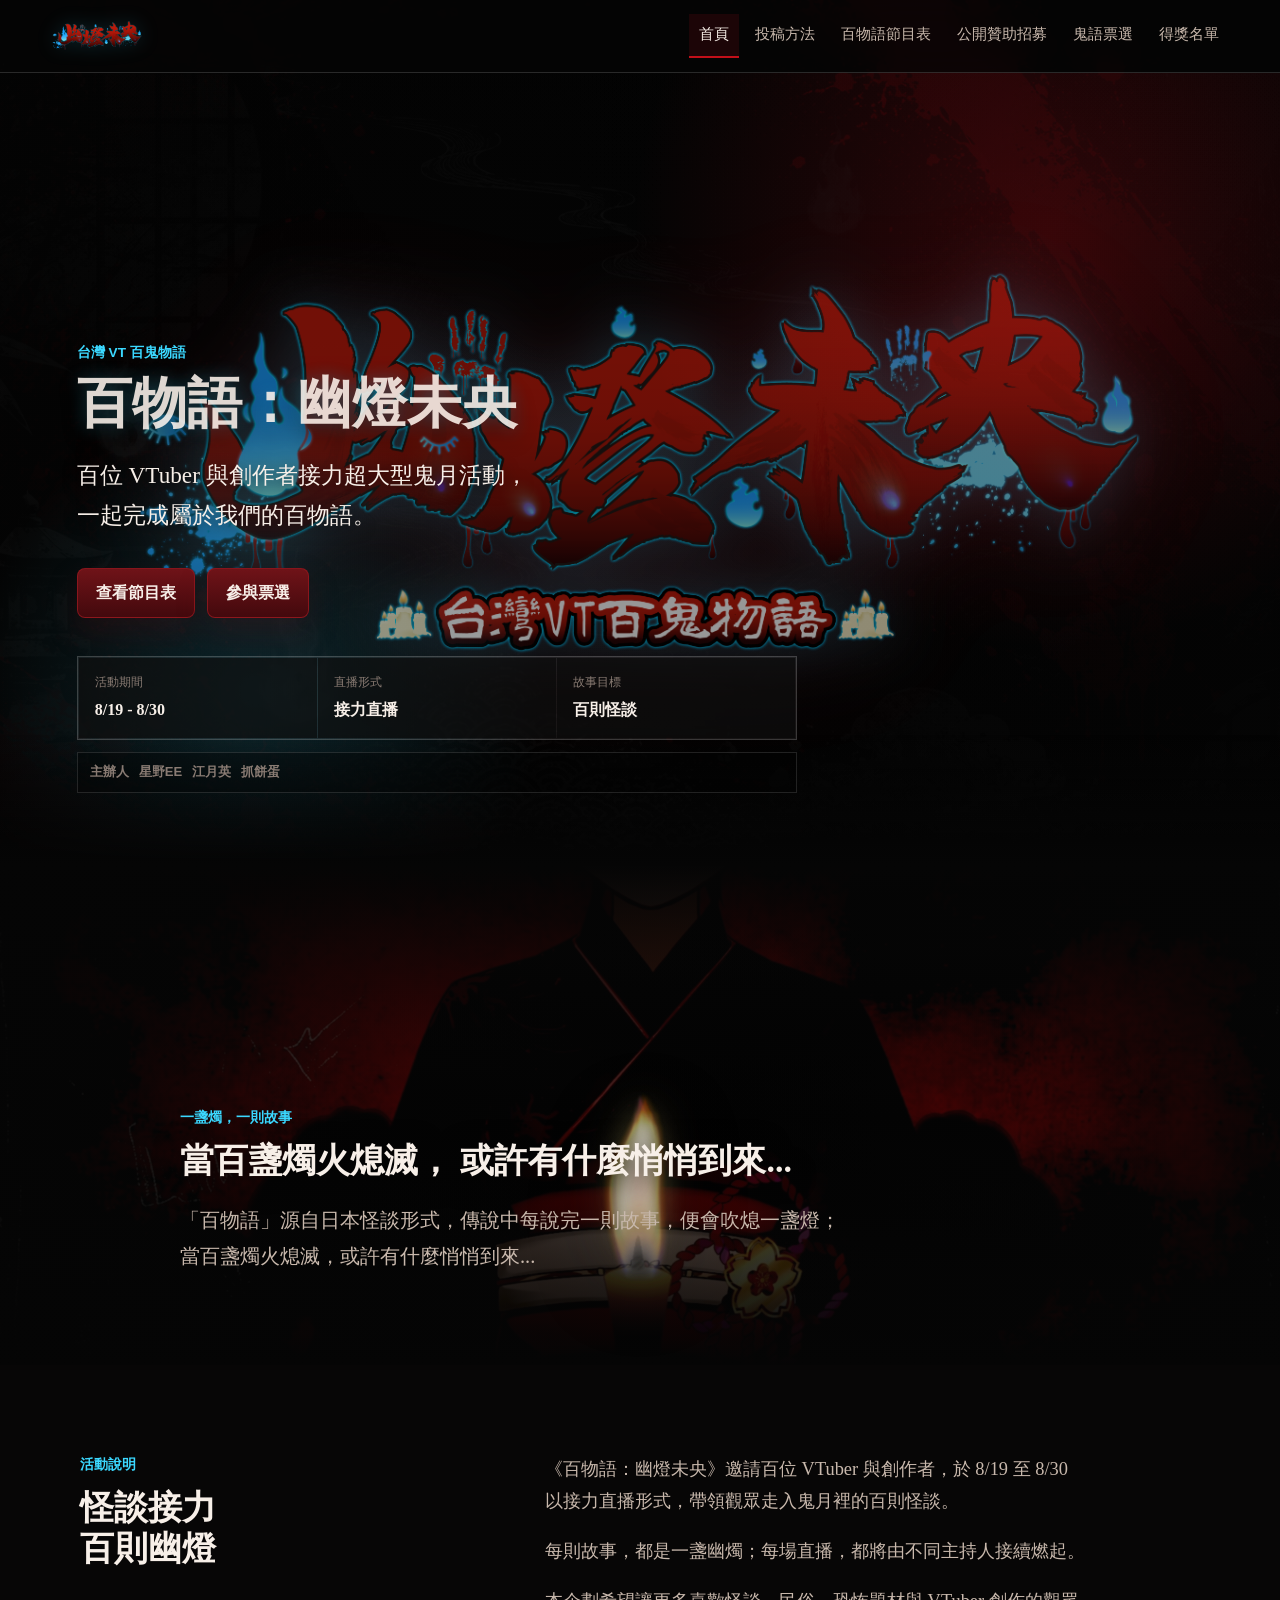
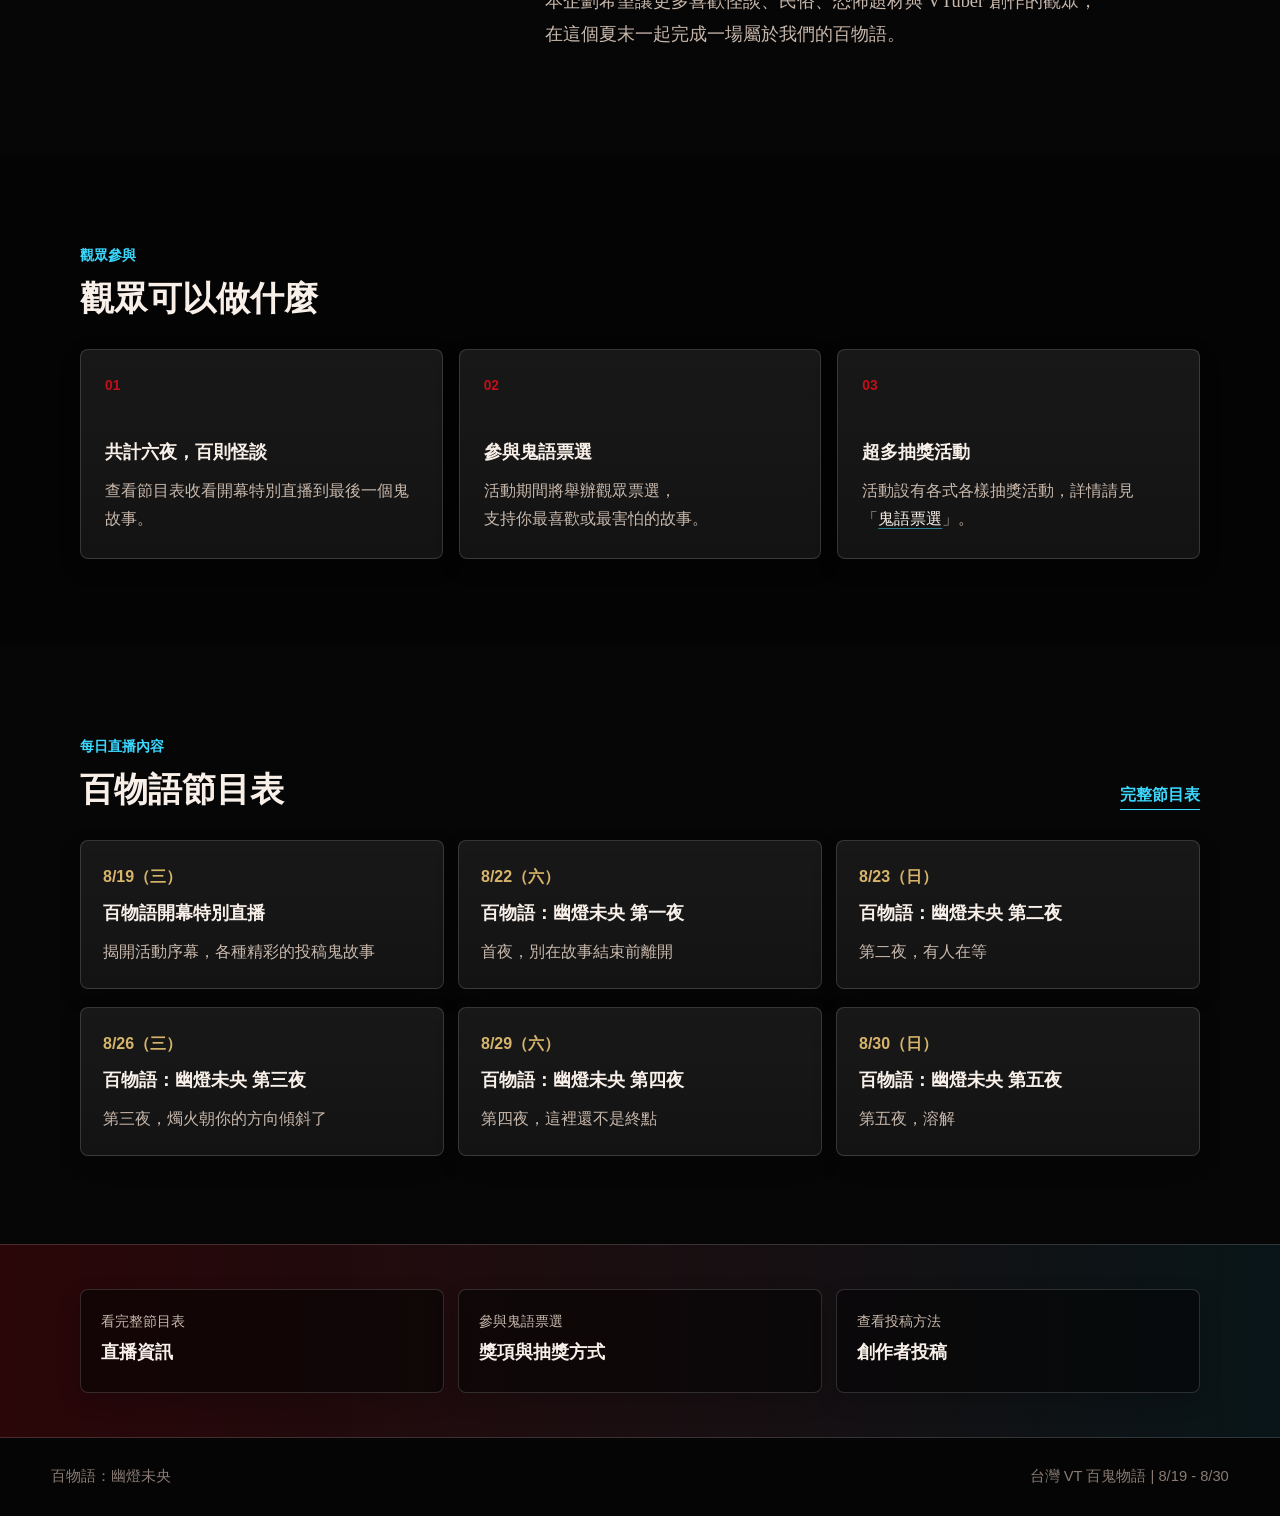
==== index.html @ 73545ed1 "Add files via upload v1.3" ====
<!doctype html>
<html lang="zh-Hant">
  <head>
    <meta charset="utf-8" />
    <meta name="viewport" content="width=device-width, initial-scale=1" />
    <title>百物語：幽燈未央 | 台灣 VT 百鬼物語</title>
    <meta
      name="description"
      content="《百物語：幽燈未央》邀請百位 VTuber 與創作者，在鬼月以接力直播形式完成六夜怪談。"
    />
    <link rel="stylesheet" href="./styles.css" />
  </head>
  <body>
    <header class="site-header">
      <a class="brand" href="./index.html" aria-label="百物語首頁">
        <img class="brand-logo" src="./assets/ee-logo.png" alt="百物語：幽燈未央" />
      </a>
      <nav class="site-nav" aria-label="主要分頁">
        <a href="./index.html" aria-current="page">首頁</a>
        <a href="./submission.html">投稿方法</a>
        <a href="./schedule.html">百物語節目表</a>
        <a href="./sponsor.html">公開贊助招募</a>
        <a href="./vote.html">鬼語票選</a>
        <a href="./winners.html">得獎名單</a>
      </nav>
    </header>

    <main id="home">
      <section class="hero" aria-labelledby="hero-title">
        <img class="hero-bg-logo" src="./assets/ee-logo-nav.png" alt="" aria-hidden="true" />
        <div class="hero-shade"></div>
        <div class="hero-content">
          <p class="eyebrow">台灣 VT 百鬼物語</p>
          <h1 id="hero-title"><span class="title-line">百物語：幽燈未央</span></h1>
          <p class="hero-copy">
            百位 VTuber 與創作者接力超大型鬼月活動，一起完成屬於我們的百物語。
          </p>
          <div class="hero-actions" aria-label="首頁主要入口">
            <a class="button primary" href="./schedule.html">查看節目表</a>
            <a class="button secondary" href="./vote.html">參與票選</a>
          </div>
          <dl class="event-facts" aria-label="活動重點">
            <div>
              <dt>活動期間</dt>
              <dd>8/19 - 8/30</dd>
            </div>
            <div>
              <dt>直播形式</dt>
              <dd>接力直播</dd>
            </div>
            <div>
              <dt>故事目標</dt>
              <dd>百則怪談</dd>
            </div>
          </dl>
          <div class="organizers" aria-label="主辦人資訊">
            <span>主辦人</span>
            <a href="https://x.com/super_ee86413" target="_blank" rel="noreferrer">星野EE</a>
            <a href="https://x.com/YueYing_Renee" target="_blank" rel="noreferrer">江月英</a>
            <a href="https://x.com/CatchEgg_1127" target="_blank" rel="noreferrer">抓餅蛋</a>
          </div>
        </div>
      </section>

      <section class="poster-intro" aria-labelledby="intro-title">
        <div class="poster-candle-stack" aria-hidden="true">
          <img class="candle-layer candle-base" src="./assets/candle-base.png" alt="" />
          <img class="candle-layer candle-flame" src="./assets/candle-flame.png" alt="" />
        </div>
        <div class="section-inner poster-intro-inner">
          <p class="eyebrow">一盞燭，一則故事</p>
          <h2 id="intro-title">
            <span class="title-line">當百盞燭火熄滅，</span>
            <span class="title-line">或許有什麼悄悄到來...</span>
          </h2>
          <p>
            「百物語」源自日本怪談形式，傳說中每說完一則故事，便會吹熄一盞燈；當百盞燭火熄滅，或許有什麼悄悄到來...
          </p>
        </div>
      </section>

      <section class="about section-band" aria-labelledby="about-title">
        <div class="section-inner text-grid">
          <div>
            <p class="eyebrow">活動說明</p>
            <h2 id="about-title">
              <span class="title-break">怪談接力</span>
              <span class="title-break">百則幽燈</span>
            </h2>
          </div>
          <div class="prose">
            <p>
              《百物語：幽燈未央》邀請百位 VTuber 與創作者，於 8/19 至 8/30
              以接力直播形式，帶領觀眾走入鬼月裡的百則怪談。
            </p>
            <p>
              每則故事，都是一盞幽燭；每場直播，都將由不同主持人接續燃起。
            </p>
            <p>
              本企劃希望讓更多喜歡怪談、民俗、恐怖題材與 VTuber
              創作的觀眾，在這個夏末一起完成一場屬於我們的百物語。
            </p>
          </div>
        </div>
      </section>

      <section class="audience section-band" aria-labelledby="audience-title">
        <div class="section-inner">
          <div class="section-heading">
            <p class="eyebrow">觀眾參與</p>
            <h2 id="audience-title"><span class="title-line">觀眾可以做什麼</span></h2>
          </div>
          <div class="action-grid">
            <article>
              <span class="action-number">01</span>
              <h3>共計六夜，百則怪談</h3>
              <p>查看節目表收看開幕特別直播到最後一個鬼故事。</p>
            </article>
            <article>
              <span class="action-number">02</span>
              <h3>參與鬼語票選</h3>
              <p>活動期間將舉辦觀眾票選，支持你最喜歡或最害怕的故事。</p>
            </article>
            <article>
              <span class="action-number">03</span>
              <h3>超多抽獎活動</h3>
              <p>活動設有各式各樣抽獎活動，詳情請見「<a class="inline-link" href="./vote.html">鬼語票選</a>」。</p>
            </article>
          </div>
        </div>
      </section>

      <section class="schedule-preview section-band" aria-labelledby="schedule-title">
        <div class="section-inner">
          <div class="section-heading schedule-heading">
            <div>
              <p class="eyebrow">每日直播內容</p>
              <h2 id="schedule-title"><span class="title-line">百物語節目表</span></h2>
            </div>
            <a class="text-link" href="./schedule.html">完整節目表</a>
          </div>
          <div class="timeline">
            <div class="schedule-week" aria-label="第一週直播">
              <article>
                <time datetime="2026-08-19">8/19（三）</time>
                <h3>百物語開幕特別直播</h3>
                <p>揭開活動序幕，各種精彩的投稿鬼故事</p>
              </article>
              <article>
                <time datetime="2026-08-22">8/22（六）</time>
                <h3>百物語：幽燈未央 第一夜</h3>
                <p>首夜，別在故事結束前離開</p>
              </article>
              <article>
                <time datetime="2026-08-23">8/23（日）</time>
                <h3>百物語：幽燈未央 第二夜</h3>
                <p>第二夜，有人在等</p>
              </article>
            </div>
            <div class="schedule-week" aria-label="第二週直播">
              <article>
                <time datetime="2026-08-26">8/26（三）</time>
                <h3>百物語：幽燈未央 第三夜</h3>
                <p>第三夜，燭火朝你的方向傾斜了</p>
              </article>
              <article>
                <time datetime="2026-08-29">8/29（六）</time>
                <h3>百物語：幽燈未央 第四夜</h3>
                <p>第四夜，這裡還不是終點</p>
              </article>
              <article>
                <time datetime="2026-08-30">8/30（日）</time>
                <h3>百物語：幽燈未央 第五夜</h3>
                <p>第五夜，溶解</p>
              </article>
            </div>
          </div>
        </div>
      </section>

      <section class="quick-links" aria-label="快速入口">
        <div class="section-inner quick-links-inner">
          <a href="./schedule.html">
            <span>看完整節目表</span>
            <strong>直播資訊</strong>
          </a>
          <a href="./vote.html">
            <span>參與鬼語票選</span>
            <strong>獎項與抽獎方式</strong>
          </a>
          <a href="./submission.html">
            <span>查看投稿方法</span>
            <strong>創作者投稿</strong>
          </a>
        </div>
      </section>
    </main>

    <footer class="site-footer">
      <p>百物語：幽燈未央</p>
      <p>台灣 VT 百鬼物語 | 8/19 - 8/30</p>
    </footer>
  </body>
</html>
---- styles.css ----
:root {
  color-scheme: dark;
  --ink: #050505;
  --panel: #101010;
  --panel-soft: #171312;
  --line: rgba(255, 255, 255, 0.15);
  --text: #f7efe8;
  --muted: #c8b8ac;
  --dim: #897b73;
  --red: #c20f19;
  --red-deep: #72080d;
  --button-muted: #6f1318;
  --cyan: #3bd8ff;
  --gold: #d6b46a;
  --shadow: rgba(0, 0, 0, 0.65);
}

* {
  box-sizing: border-box;
}

html {
  max-width: 100%;
  overflow-x: hidden;
  overflow-x: clip;
  scroll-behavior: smooth;
}

body {
  position: relative;
  margin: 0;
  max-width: 100%;
  overflow-x: hidden;
  overflow-x: clip;
  background: var(--ink);
  color: var(--text);
  font-family:
    "Noto Serif TC",
    "Microsoft JhengHei",
    "PingFang TC",
    serif;
  line-height: 1.75;
}

body::before {
  content: "";
  position: fixed;
  inset: 0;
  z-index: -2;
  background:
    linear-gradient(180deg, rgba(5, 5, 5, 0.42), rgba(5, 5, 5, 0.78)),
    linear-gradient(90deg, rgba(5, 5, 5, 0.12), rgba(5, 5, 5, 0.58)),
    url("./assets/main-visual-background.jpg") center top / cover no-repeat,
    var(--ink);
  pointer-events: none;
}

body::after {
  content: "";
  position: fixed;
  inset: 0;
  z-index: -1;
  background: rgba(5, 5, 5, 0.1);
  pointer-events: none;
}

a {
  color: inherit;
}

.site-header {
  position: sticky;
  top: 0;
  z-index: 20;
  display: flex;
  align-items: center;
  justify-content: space-between;
  gap: 24px;
  padding: 14px clamp(18px, 4vw, 56px);
  border-bottom: 1px solid var(--line);
  background: rgba(5, 5, 5, 0.82);
  backdrop-filter: blur(16px);
}

.brand {
  display: inline-flex;
  align-items: center;
  text-decoration: none;
  min-width: 96px;
}

.brand-logo {
  width: 92px;
  height: auto;
  object-fit: contain;
  transform: translateY(3px);
  filter: drop-shadow(0 0 10px rgba(59, 216, 255, 0.18));
}

.site-nav {
  display: flex;
  align-items: center;
  justify-content: flex-end;
  gap: 6px;
  flex-wrap: wrap;
}

.site-nav a {
  padding: 8px 10px;
  border-bottom: 2px solid transparent;
  color: var(--muted);
  font-size: 0.92rem;
  text-decoration: none;
  transition:
    border-color 160ms ease,
    color 160ms ease,
    background 160ms ease;
}

.site-nav a:hover,
.site-nav a:focus-visible,
.site-nav a[aria-current="page"] {
  color: var(--text);
  border-color: var(--red);
  background: rgba(194, 15, 25, 0.12);
}

.hero {
  position: relative;
  min-height: 88vh;
  display: grid;
  align-items: end;
  padding: 120px clamp(20px, 6vw, 84px) 72px;
  background:
    linear-gradient(90deg, rgba(4, 4, 4, 0.78) 0%, rgba(4, 4, 4, 0.48) 48%, rgba(4, 4, 4, 0.72) 100%),
    linear-gradient(180deg, rgba(4, 4, 4, 0.08) 0%, rgba(4, 4, 4, 0.58) 100%);
  overflow: hidden;
}

.hero::after {
  content: "";
  position: absolute;
  inset: auto 0 0;
  height: 130px;
  background: linear-gradient(180deg, rgba(5, 5, 5, 0), var(--ink));
  pointer-events: none;
}

.hero-shade {
  position: absolute;
  inset: 0;
  background:
    radial-gradient(circle at 20% 78%, rgba(59, 216, 255, 0.16), transparent 24%),
    radial-gradient(circle at 82% 20%, rgba(194, 15, 25, 0.22), transparent 34%);
  mix-blend-mode: screen;
  pointer-events: none;
}

.hero-bg-logo {
  position: absolute;
  top: 50%;
  left: 50%;
  z-index: 0;
  width: min(1534px, 81vw);
  height: auto;
  opacity: 0.59;
  transform: translate(-50%, -50%);
  filter:
    drop-shadow(0 0 28px rgba(59, 216, 255, 0.3))
    drop-shadow(0 0 54px rgba(194, 15, 25, 0.28));
  pointer-events: none;
}

.hero-content {
  position: relative;
  z-index: 1;
  width: min(920px, 100%);
}

.eyebrow {
  margin: 0 0 10px;
  color: var(--cyan);
  font-family:
    "Noto Sans TC",
    "Microsoft JhengHei",
    sans-serif;
  font-size: 0.85rem;
  font-weight: 700;
  letter-spacing: 0;
}

h1,
h2,
h3,
p {
  overflow-wrap: break-word;
  word-break: keep-all;
}

h1 {
  margin: 0;
  color: var(--text);
  font-size: clamp(2.05rem, 4.3vw, 4.65rem);
  line-height: 1.05;
  letter-spacing: 0;
  text-shadow:
    0 0 18px rgba(59, 216, 255, 0.3),
    0 8px 24px var(--shadow);
}

#hero-title {
  opacity: 0.9;
}

.title-line {
  display: inline-block;
  max-width: 100%;
}

.title-break {
  display: block;
  max-width: 100%;
}

h2 {
  margin: 0;
  font-size: clamp(1.35rem, 2.65vw, 2.8rem);
  line-height: 1.22;
  letter-spacing: 0;
}

h3 {
  margin: 0;
  font-size: 1.15rem;
  line-height: 1.35;
  letter-spacing: 0;
}

.hero-copy {
  width: min(650px, 100%);
  margin: 22px 0 0;
  color: var(--text);
  font-size: clamp(1.1rem, 2vw, 1.45rem);
  text-shadow: 0 3px 16px var(--shadow);
}

.hero-actions {
  display: flex;
  flex-wrap: wrap;
  gap: 12px;
  margin-top: 32px;
}

.button {
  display: inline-flex;
  align-items: center;
  justify-content: center;
  min-height: 46px;
  padding: 10px 18px;
  border: 1px solid var(--line);
  border-radius: 8px;
  font-family:
    "Noto Sans TC",
    "Microsoft JhengHei",
    sans-serif;
  font-weight: 700;
  text-decoration: none;
  transition:
    border-color 160ms ease,
    background 160ms ease,
    color 160ms ease,
    box-shadow 160ms ease,
    transform 160ms ease;
}

.button.primary,
.button.secondary {
  border-color: rgba(147, 24, 31, 0.86);
  background: linear-gradient(180deg, var(--button-muted), #43090d);
  color: #f7eee8;
  box-shadow: 0 14px 30px rgba(90, 10, 14, 0.25);
}

.button:hover,
.button:focus-visible {
  border-color: rgba(214, 21, 32, 0.95);
  background: linear-gradient(180deg, #d31520, #8f0911);
  color: #fff9f5;
  box-shadow: 0 16px 36px rgba(143, 9, 17, 0.36);
}

.event-facts {
  display: grid;
  grid-template-columns: repeat(3, minmax(0, 1fr));
  gap: 1px;
  width: min(720px, 100%);
  margin: 38px 0 0;
  padding: 1px;
  border: 1px solid var(--line);
  background: rgba(255, 255, 255, 0.08);
}

.event-facts div {
  padding: 14px 16px;
  background: rgba(5, 5, 5, 0.64);
}

.event-facts dt {
  color: var(--dim);
  font-family:
    "Noto Sans TC",
    "Microsoft JhengHei",
    sans-serif;
  font-size: 0.78rem;
}

.event-facts dd {
  margin: 2px 0 0;
  color: var(--text);
  font-weight: 800;
}

.organizers {
  display: flex;
  flex-wrap: wrap;
  align-items: baseline;
  gap: 10px;
  width: min(720px, 100%);
  margin-top: 12px;
  padding: 8px 12px;
  border: 1px solid rgba(255, 255, 255, 0.12);
  background: rgba(5, 5, 5, 0.34);
  font-family:
    "Noto Sans TC",
    "Microsoft JhengHei",
    sans-serif;
}

.organizers span {
  color: var(--dim);
  font-size: 0.82rem;
  font-weight: 700;
}

.organizers a {
  color: var(--dim);
  font-size: 0.82rem;
  font-weight: 700;
  text-decoration: none;
}

.organizers a:hover,
.organizers a:focus-visible {
  color: var(--text);
  text-decoration: underline;
  text-decoration-color: rgba(255, 255, 255, 0.28);
  text-underline-offset: 3px;
}

.section-inner {
  width: min(1120px, calc(100% - 40px));
  margin: 0 auto;
}

.poster-intro {
  position: relative;
  min-height: 500px;
  display: grid;
  align-items: end;
  padding: 90px 0;
  background:
    linear-gradient(90deg, rgba(5, 5, 5, 0.92), rgba(5, 5, 5, 0.38) 58%, rgba(5, 5, 5, 0.84)),
    linear-gradient(180deg, var(--ink), rgba(5, 5, 5, 0.2), var(--ink)),
    url("./assets/poster-figure.png") center / cover no-repeat;
}

.poster-intro-inner {
  position: relative;
  z-index: 3;
  width: min(920px, calc(100% - 40px));
}

.poster-candle-stack {
  position: absolute;
  top: 64%;
  left: 50%;
  z-index: 2;
  width: clamp(78px, 6.8vw, 118px);
  aspect-ratio: 1 / 2;
  transform: translate(-50%, -50%);
  filter:
    drop-shadow(0 0 18px rgba(255, 210, 150, 0.28))
    drop-shadow(0 16px 34px rgba(0, 0, 0, 0.55));
  pointer-events: none;
}

.candle-layer {
  position: absolute;
  inset: 0;
  width: 100%;
  height: 100%;
  object-fit: contain;
}

.candle-base {
  z-index: 1;
  transform: scale(1.3);
}

.candle-flame {
  z-index: 2;
  opacity: 0.5;
  transform: scale(1.15);
}

.poster-intro h2 {
  max-width: 840px;
  text-shadow: 0 6px 28px var(--shadow);
}

.poster-intro p:last-child {
  max-width: 760px;
  margin: 22px 0 0;
  color: var(--muted);
  font-size: clamp(1.05rem, 2vw, 1.28rem);
}

.section-band {
  padding: 88px 0;
  background: rgba(5, 5, 5, 0.48);
  backdrop-filter: blur(1px);
}

.section-band:nth-of-type(odd) {
  background: rgba(14, 10, 10, 0.42);
}

.text-grid {
  display: grid;
  grid-template-columns: minmax(220px, 0.75fr) minmax(0, 1.25fr);
  gap: clamp(28px, 6vw, 72px);
  align-items: start;
}

.prose {
  color: var(--muted);
  font-size: clamp(1rem, 1.5vw, 1.15rem);
}

.prose p {
  margin: 0 0 18px;
}

.section-heading {
  margin-bottom: 30px;
}

.action-grid {
  display: grid;
  grid-template-columns: repeat(3, minmax(0, 1fr));
  gap: 16px;
}

.action-grid article,
.timeline article,
.quick-links a {
  border: 1px solid var(--line);
  border-radius: 8px;
  background:
    linear-gradient(180deg, rgba(255, 255, 255, 0.045), rgba(255, 255, 255, 0.018)),
    rgba(16, 16, 16, 0.92);
  box-shadow: 0 8px 22px rgba(0, 0, 0, 0.18);
  transition:
    border-color 160ms ease,
    background 160ms ease,
    box-shadow 160ms ease;
}

.action-grid article {
  min-height: 210px;
  padding: 24px;
}

.action-number {
  display: block;
  margin-bottom: 42px;
  color: var(--red);
  font-family:
    "Noto Sans TC",
    "Microsoft JhengHei",
    sans-serif;
  font-size: 0.86rem;
  font-weight: 800;
}

.action-grid p,
.timeline p {
  margin: 12px 0 0;
  color: var(--muted);
}

.action-grid article:hover,
.action-grid article:focus-within,
.timeline article:hover,
.timeline article:focus-within,
.quick-links a:hover,
.quick-links a:focus-visible {
  border-color: rgba(255, 255, 255, 0.34);
  background:
    linear-gradient(180deg, rgba(255, 255, 255, 0.068), rgba(255, 255, 255, 0.026)),
    rgba(22, 18, 18, 0.95);
  box-shadow:
    0 18px 32px rgba(0, 0, 0, 0.26),
    0 0 0 1px rgba(59, 216, 255, 0.04);
}

.button:active,
.quick-links a:active {
  transform: translateY(1px);
}

.inline-link {
  color: var(--text);
  text-decoration: underline;
  text-decoration-color: rgba(59, 216, 255, 0.54);
  text-decoration-thickness: 1px;
  text-underline-offset: 4px;
  transition:
    color 160ms ease,
    text-decoration-color 160ms ease;
}

.inline-link:hover,
.inline-link:focus-visible {
  color: var(--cyan);
  text-decoration-color: currentColor;
}

@media (prefers-reduced-motion: reduce) {
  *,
  *::before,
  *::after {
    transition-duration: 0.01ms !important;
    animation-duration: 0.01ms !important;
    animation-iteration-count: 1 !important;
  }
}

.schedule-heading {
  display: flex;
  align-items: end;
  justify-content: space-between;
  gap: 20px;
}

.text-link {
  color: var(--cyan);
  font-family:
    "Noto Sans TC",
    "Microsoft JhengHei",
    sans-serif;
  font-weight: 800;
  text-decoration: none;
  border-bottom: 1px solid currentColor;
}

.timeline {
  display: grid;
  gap: 18px;
}

.schedule-week {
  display: grid;
  grid-template-columns: repeat(3, minmax(0, 1fr));
  gap: 14px;
}

.timeline article {
  padding: 22px;
}

.timeline time {
  display: inline-block;
  margin-bottom: 10px;
  color: var(--gold);
  font-family:
    "Noto Sans TC",
    "Microsoft JhengHei",
    sans-serif;
  font-weight: 800;
}

.quick-links {
  padding: 44px 0;
  border-block: 1px solid var(--line);
  background:
    linear-gradient(90deg, rgba(194, 15, 25, 0.2), rgba(59, 216, 255, 0.08)),
    rgba(5, 5, 5, 0.62);
}

.quick-links-inner {
  display: grid;
  grid-template-columns: repeat(3, minmax(0, 1fr));
  gap: 14px;
}

.quick-links a {
  min-height: 104px;
  padding: 20px;
  border: 1px solid var(--line);
  border-radius: 8px;
  background: rgba(5, 5, 5, 0.54);
  text-decoration: none;
}

.quick-links span {
  display: block;
  color: var(--muted);
  font-family:
    "Noto Sans TC",
    "Microsoft JhengHei",
    sans-serif;
  font-size: 0.86rem;
}

.quick-links strong {
  display: block;
  margin-top: 6px;
  color: var(--text);
  font-size: 1.15rem;
  line-height: 1.35;
}

.site-footer {
  display: flex;
  justify-content: space-between;
  gap: 20px;
  padding: 26px clamp(20px, 4vw, 56px);
  color: var(--dim);
  background: var(--ink);
  font-family:
    "Noto Sans TC",
    "Microsoft JhengHei",
    sans-serif;
  font-size: 0.92rem;
}

.site-footer p {
  margin: 0;
}

@media (max-width: 880px) {
  .site-header {
    align-items: flex-start;
    flex-direction: column;
    gap: 10px;
  }

  .site-nav {
    justify-content: flex-start;
  }

  .hero {
    min-height: 82vh;
    padding-top: 138px;
  }

  .event-facts,
  .action-grid,
  .schedule-week,
  .quick-links-inner,
  .text-grid {
    grid-template-columns: 1fr;
  }

  .action-grid article {
    min-height: auto;
  }

  .action-number {
    margin-bottom: 22px;
  }

}

@media (orientation: portrait) {
  body::before {
    background:
      linear-gradient(180deg, rgba(5, 5, 5, 0.22), rgba(5, 5, 5, 0.62)),
      linear-gradient(90deg, rgba(5, 5, 5, 0.08), rgba(5, 5, 5, 0.34)),
      url("./assets/main-visual-background.jpg") 62% top / auto 100vh no-repeat,
      var(--ink);
  }

  body::after {
    background: rgba(5, 5, 5, 0.02);
  }

  .section-band {
    background: rgba(5, 5, 5, 0.34);
  }

  .section-band:nth-of-type(odd) {
    background: rgba(14, 10, 10, 0.3);
  }
}

@media (max-width: 560px) {
  .site-header {
    position: relative;
    overflow-x: auto;
    padding: 14px 16px;
  }

  .brand {
    flex: 0 0 auto;
  }

  .site-nav {
    flex-wrap: nowrap;
    justify-content: flex-start;
    width: 100%;
    overflow-x: auto;
    scrollbar-width: none;
  }

  .site-nav::-webkit-scrollbar {
    display: none;
  }

  .site-nav a {
    flex: 0 0 auto;
    padding: 7px 8px;
    font-size: 0.86rem;
  }

  .hero {
    min-height: 760px;
    padding: 72px 18px 48px;
    background-position: center top;
  }

  .hero-bg-logo {
    top: 50%;
    left: 50%;
    width: min(988px, 140vw);
    opacity: 0.57;
    transform: translate(-50%, -50%);
  }

  .hero-content {
    min-width: 0;
    max-width: 100%;
  }

  h1 {
    font-size: clamp(2.35rem, 12vw, 3rem);
    word-break: normal;
  }

  #hero-title .title-line,
  .poster-intro .title-line {
    display: block;
    white-space: normal;
    word-break: normal;
  }

  #hero-title .title-line {
    max-width: 4.6em;
  }

  .hero-copy {
    max-width: 100%;
    font-size: clamp(1.02rem, 5vw, 1.18rem);
    word-break: normal;
  }

  .hero-actions {
    align-items: stretch;
    flex-direction: column;
  }

  .button {
    max-width: 100%;
    width: 100%;
  }

  .poster-intro {
    min-height: 560px;
    padding: 70px 0;
  }

  .poster-intro h2 {
    font-size: clamp(1.85rem, 8vw, 2.2rem);
  }

  .action-grid p,
  .timeline p {
    word-break: normal;
  }

  .poster-candle-stack {
    display: none;
  }

  .section-band {
    padding: 64px 0;
  }

  .section-inner,
  .poster-intro-inner {
    width: calc(100% - 32px);
  }

  .schedule-heading {
    align-items: flex-start;
    flex-direction: column;
  }

  .site-footer {
    flex-direction: column;
  }
}
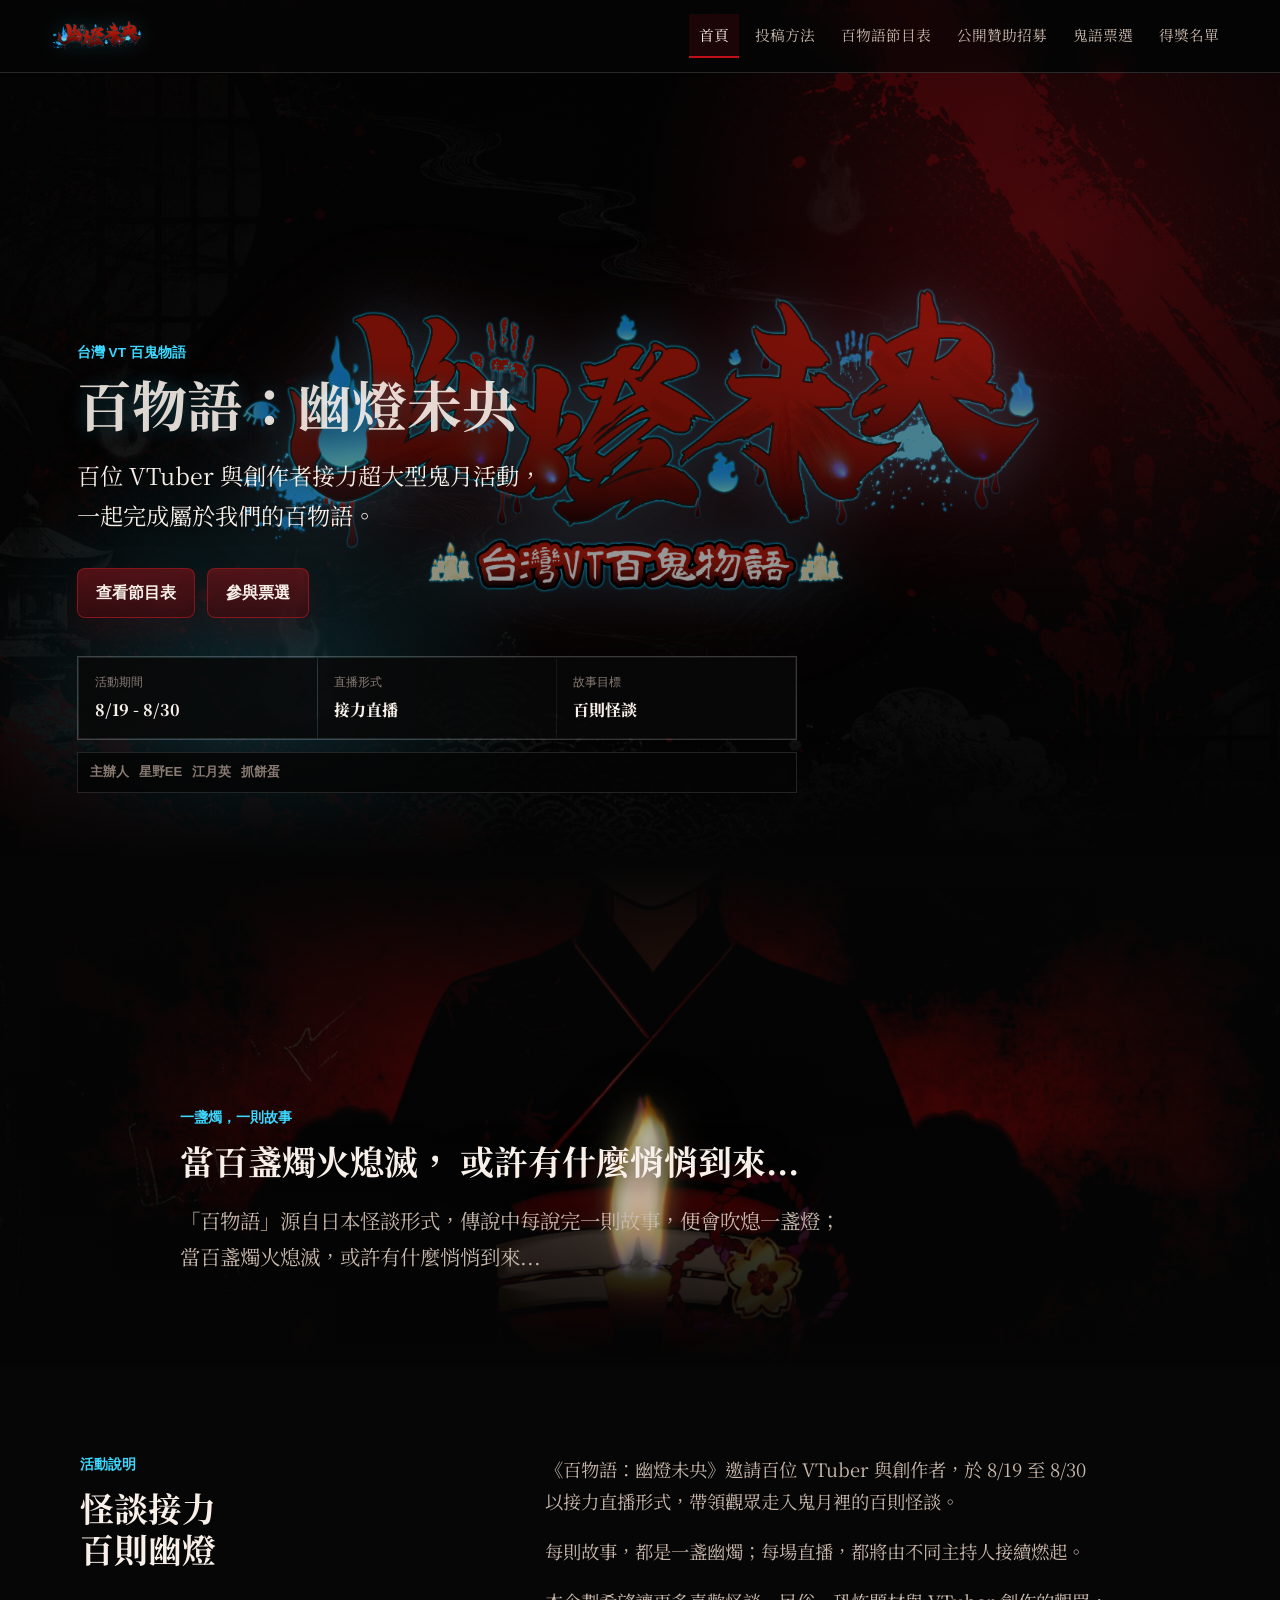
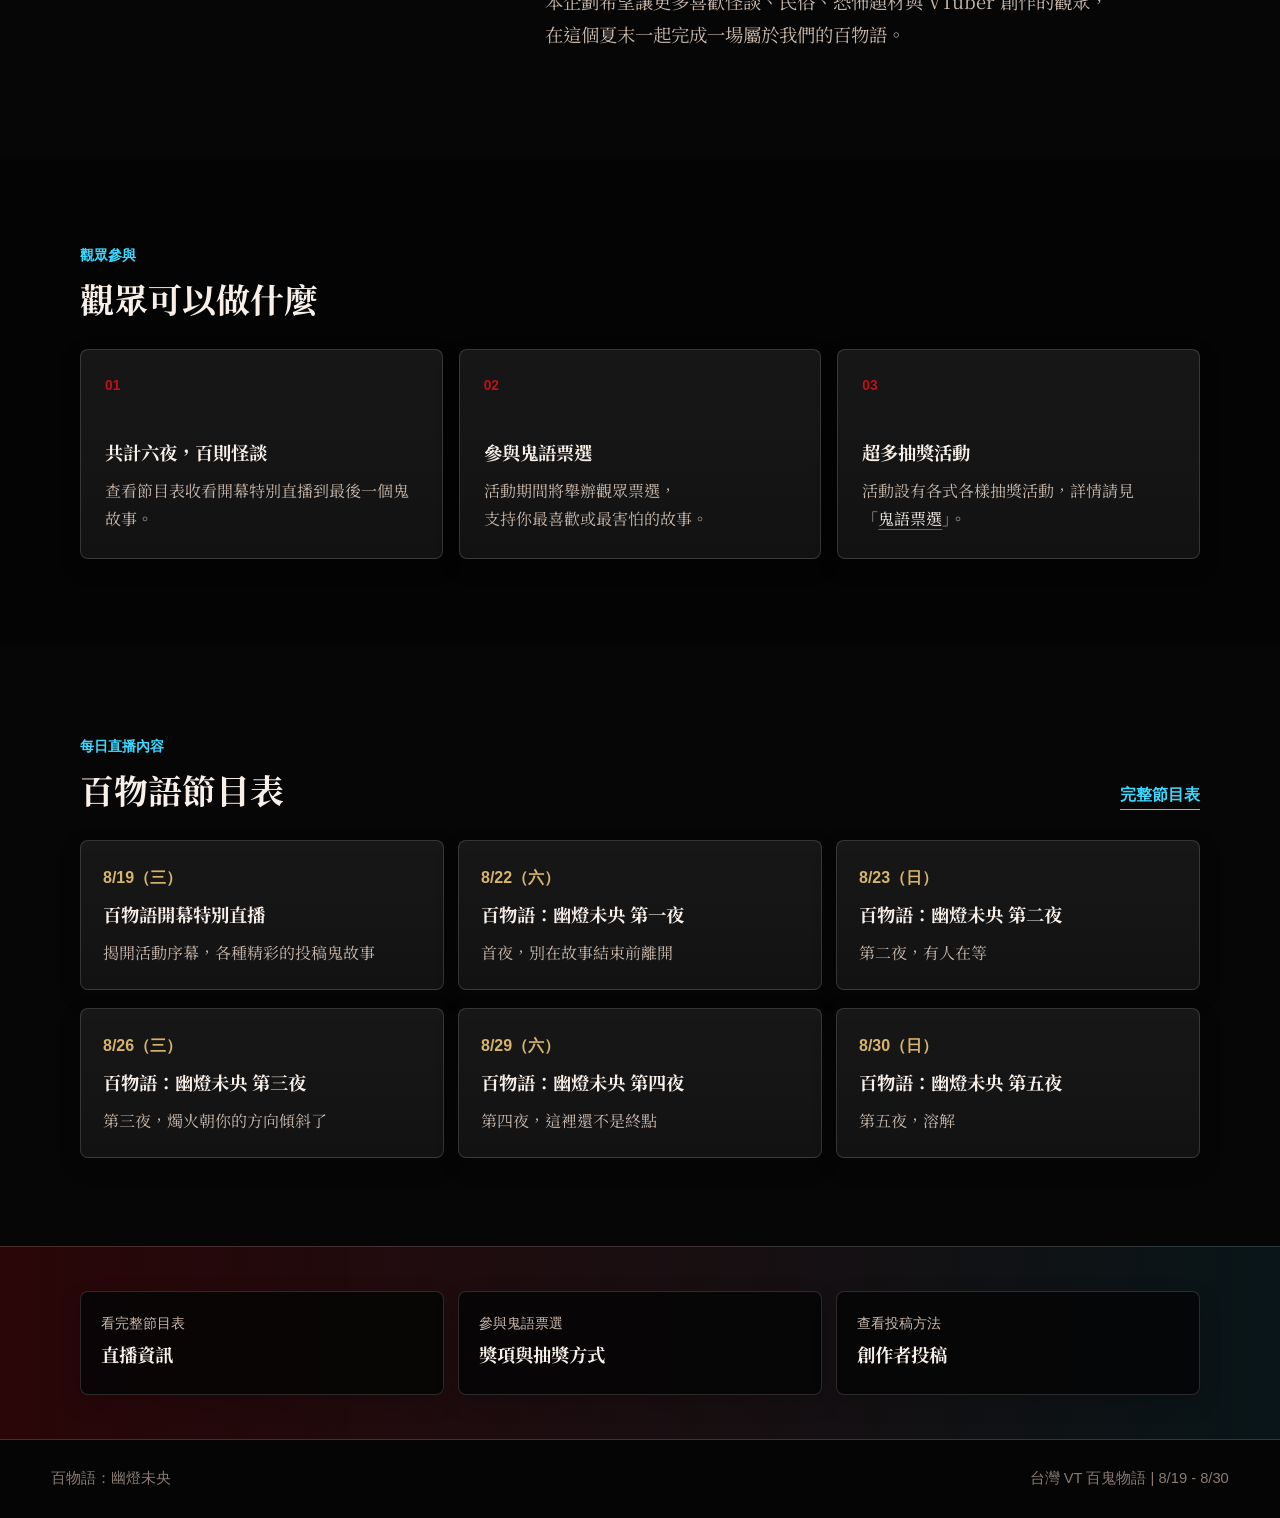
==== commit 1ee8941f: "Add files via upload v1.8" ====
--- a/index.html
+++ b/index.html
@@ -7,6 +7,12 @@
     <meta
       name="description"
       content="《百物語：幽燈未央》邀請百位 VTuber 與創作者，在鬼月以接力直播形式完成六夜怪談。"
+    />
+    <link rel="preconnect" href="https://fonts.googleapis.com" />
+    <link rel="preconnect" href="https://fonts.gstatic.com" crossorigin />
+    <link
+      href="https://fonts.googleapis.com/css2?family=Noto+Serif+TC:wght@400;700;900&display=swap"
+      rel="stylesheet"
     />
     <link rel="stylesheet" href="./styles.css" />
   </head>
--- a/styles.css
+++ b/styles.css
@@ -24,6 +24,8 @@
   overflow-x: hidden;
   overflow-x: clip;
   scroll-behavior: smooth;
+  -webkit-text-size-adjust: 100%;
+  text-size-adjust: 100%;
 }
 
 body {
@@ -48,8 +50,8 @@
   inset: 0;
   z-index: -2;
   background:
-    linear-gradient(180deg, rgba(5, 5, 5, 0.42), rgba(5, 5, 5, 0.78)),
-    linear-gradient(90deg, rgba(5, 5, 5, 0.12), rgba(5, 5, 5, 0.58)),
+    linear-gradient(180deg, rgba(5, 5, 5, 0.17), rgba(5, 5, 5, 0.31)),
+    linear-gradient(90deg, rgba(5, 5, 5, 0.05), rgba(5, 5, 5, 0.23)),
     url("./assets/main-visual-background.jpg") center top / cover no-repeat,
     var(--ink);
   pointer-events: none;
@@ -158,10 +160,10 @@
 
 .hero-bg-logo {
   position: absolute;
-  top: 50%;
+  top: 47%;
   left: 50%;
   z-index: 0;
-  width: min(1534px, 81vw);
+  width: min(1227px, 64.8vw);
   height: auto;
   opacity: 0.59;
   transform: translate(-50%, -50%);
@@ -276,7 +278,7 @@
 .button.primary,
 .button.secondary {
   border-color: rgba(147, 24, 31, 0.86);
-  background: linear-gradient(180deg, var(--button-muted), #43090d);
+  background: linear-gradient(180deg, rgba(111, 19, 24, 0.7), rgba(67, 9, 13, 0.7));
   color: #f7eee8;
   box-shadow: 0 14px 30px rgba(90, 10, 14, 0.25);
 }
@@ -284,7 +286,7 @@
 .button:hover,
 .button:focus-visible {
   border-color: rgba(214, 21, 32, 0.95);
-  background: linear-gradient(180deg, #d31520, #8f0911);
+  background: linear-gradient(180deg, rgba(211, 21, 32, 0.82), rgba(143, 9, 17, 0.82));
   color: #fff9f5;
   box-shadow: 0 16px 36px rgba(143, 9, 17, 0.36);
 }
@@ -302,7 +304,7 @@
 
 .event-facts div {
   padding: 14px 16px;
-  background: rgba(5, 5, 5, 0.64);
+  background: rgba(5, 5, 5, 0.85);
 }
 
 .event-facts dt {
@@ -329,7 +331,7 @@
   margin-top: 12px;
   padding: 8px 12px;
   border: 1px solid rgba(255, 255, 255, 0.12);
-  background: rgba(5, 5, 5, 0.34);
+  background: rgba(5, 5, 5, 0.85);
   font-family:
     "Noto Sans TC",
     "Microsoft JhengHei",
@@ -468,7 +470,7 @@
   border-radius: 8px;
   background:
     linear-gradient(180deg, rgba(255, 255, 255, 0.045), rgba(255, 255, 255, 0.018)),
-    rgba(16, 16, 16, 0.92);
+    rgba(16, 16, 16, 0.85);
   box-shadow: 0 8px 22px rgba(0, 0, 0, 0.18);
   transition:
     border-color 160ms ease,
@@ -508,7 +510,7 @@
   border-color: rgba(255, 255, 255, 0.34);
   background:
     linear-gradient(180deg, rgba(255, 255, 255, 0.068), rgba(255, 255, 255, 0.026)),
-    rgba(22, 18, 18, 0.95);
+    rgba(22, 18, 18, 0.85);
   box-shadow:
     0 18px 32px rgba(0, 0, 0, 0.26),
     0 0 0 1px rgba(59, 216, 255, 0.04);
@@ -609,7 +611,7 @@
   padding: 20px;
   border: 1px solid var(--line);
   border-radius: 8px;
-  background: rgba(5, 5, 5, 0.54);
+  background: rgba(5, 5, 5, 0.85);
   text-decoration: none;
 }
 
@@ -741,11 +743,7 @@
   }
 
   .hero-bg-logo {
-    top: 50%;
-    left: 50%;
-    width: min(988px, 140vw);
-    opacity: 0.57;
-    transform: translate(-50%, -50%);
+    display: none;
   }
 
   .hero-content {
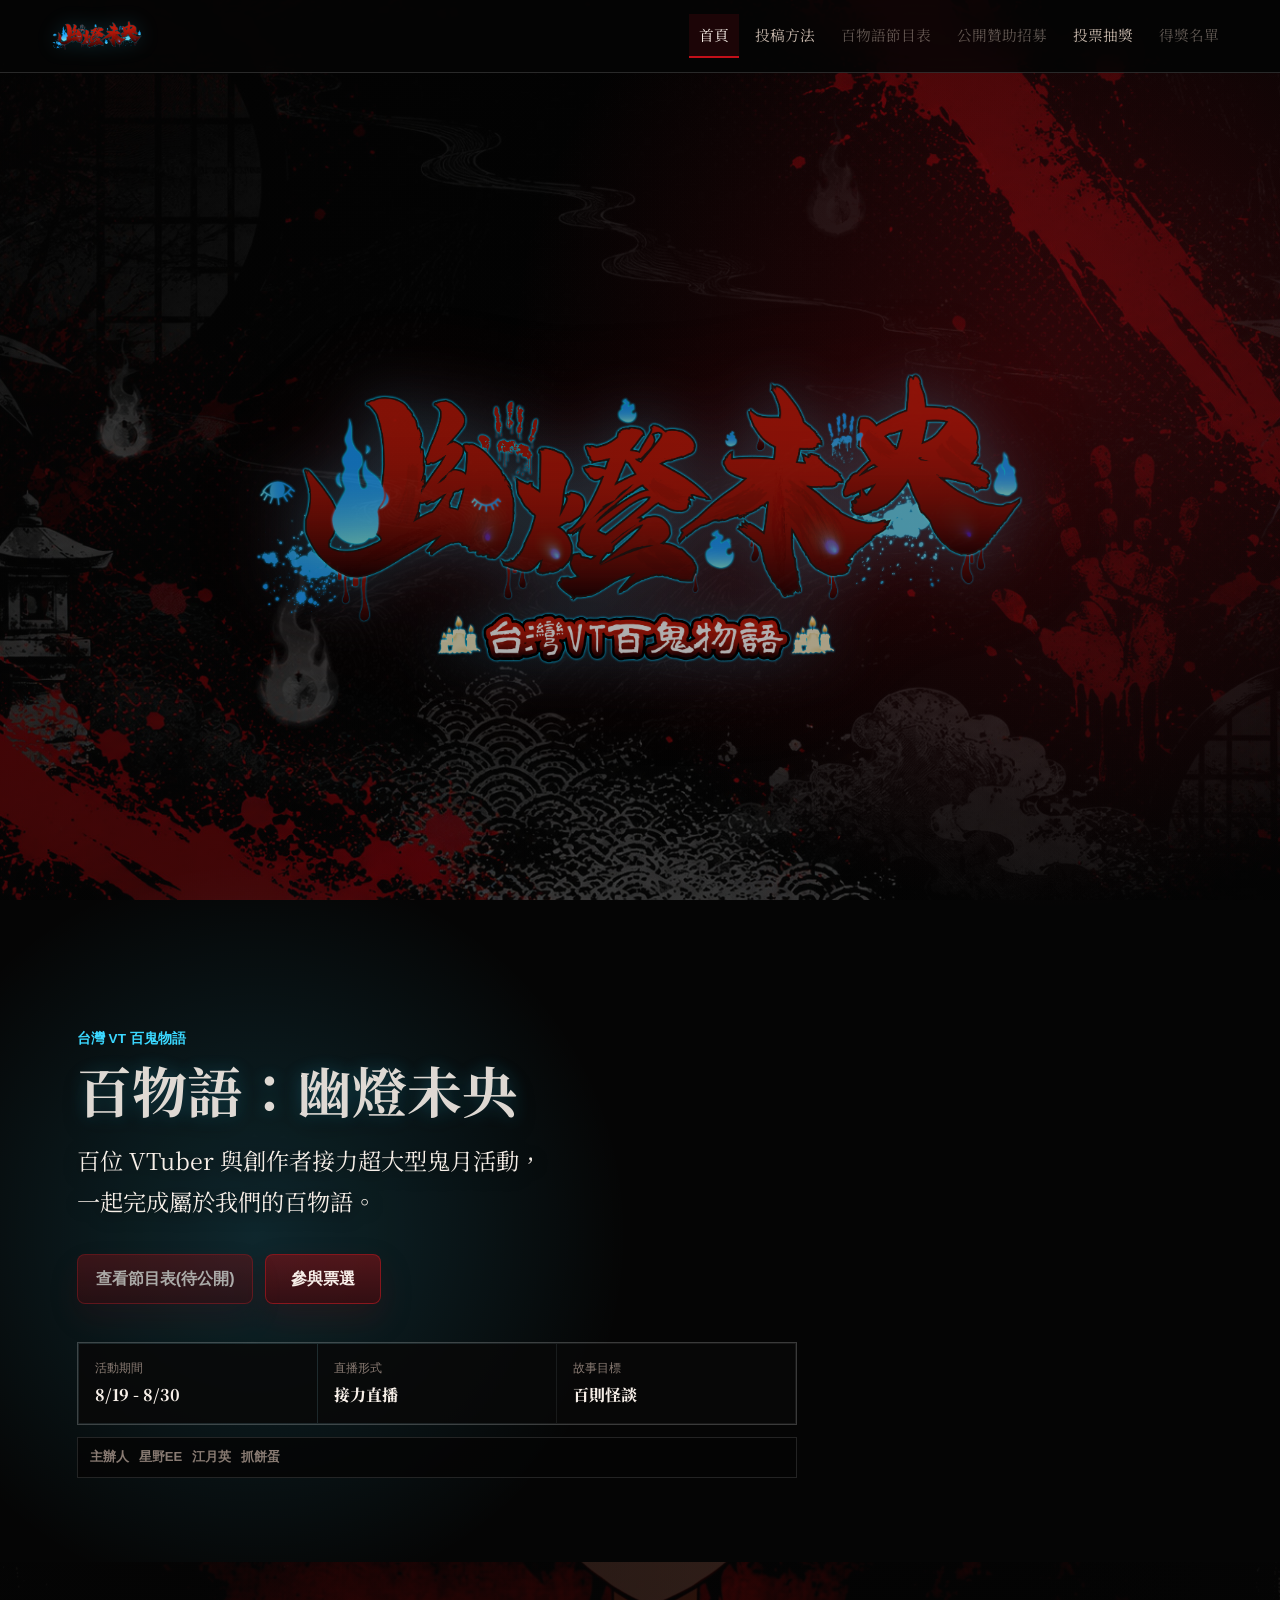
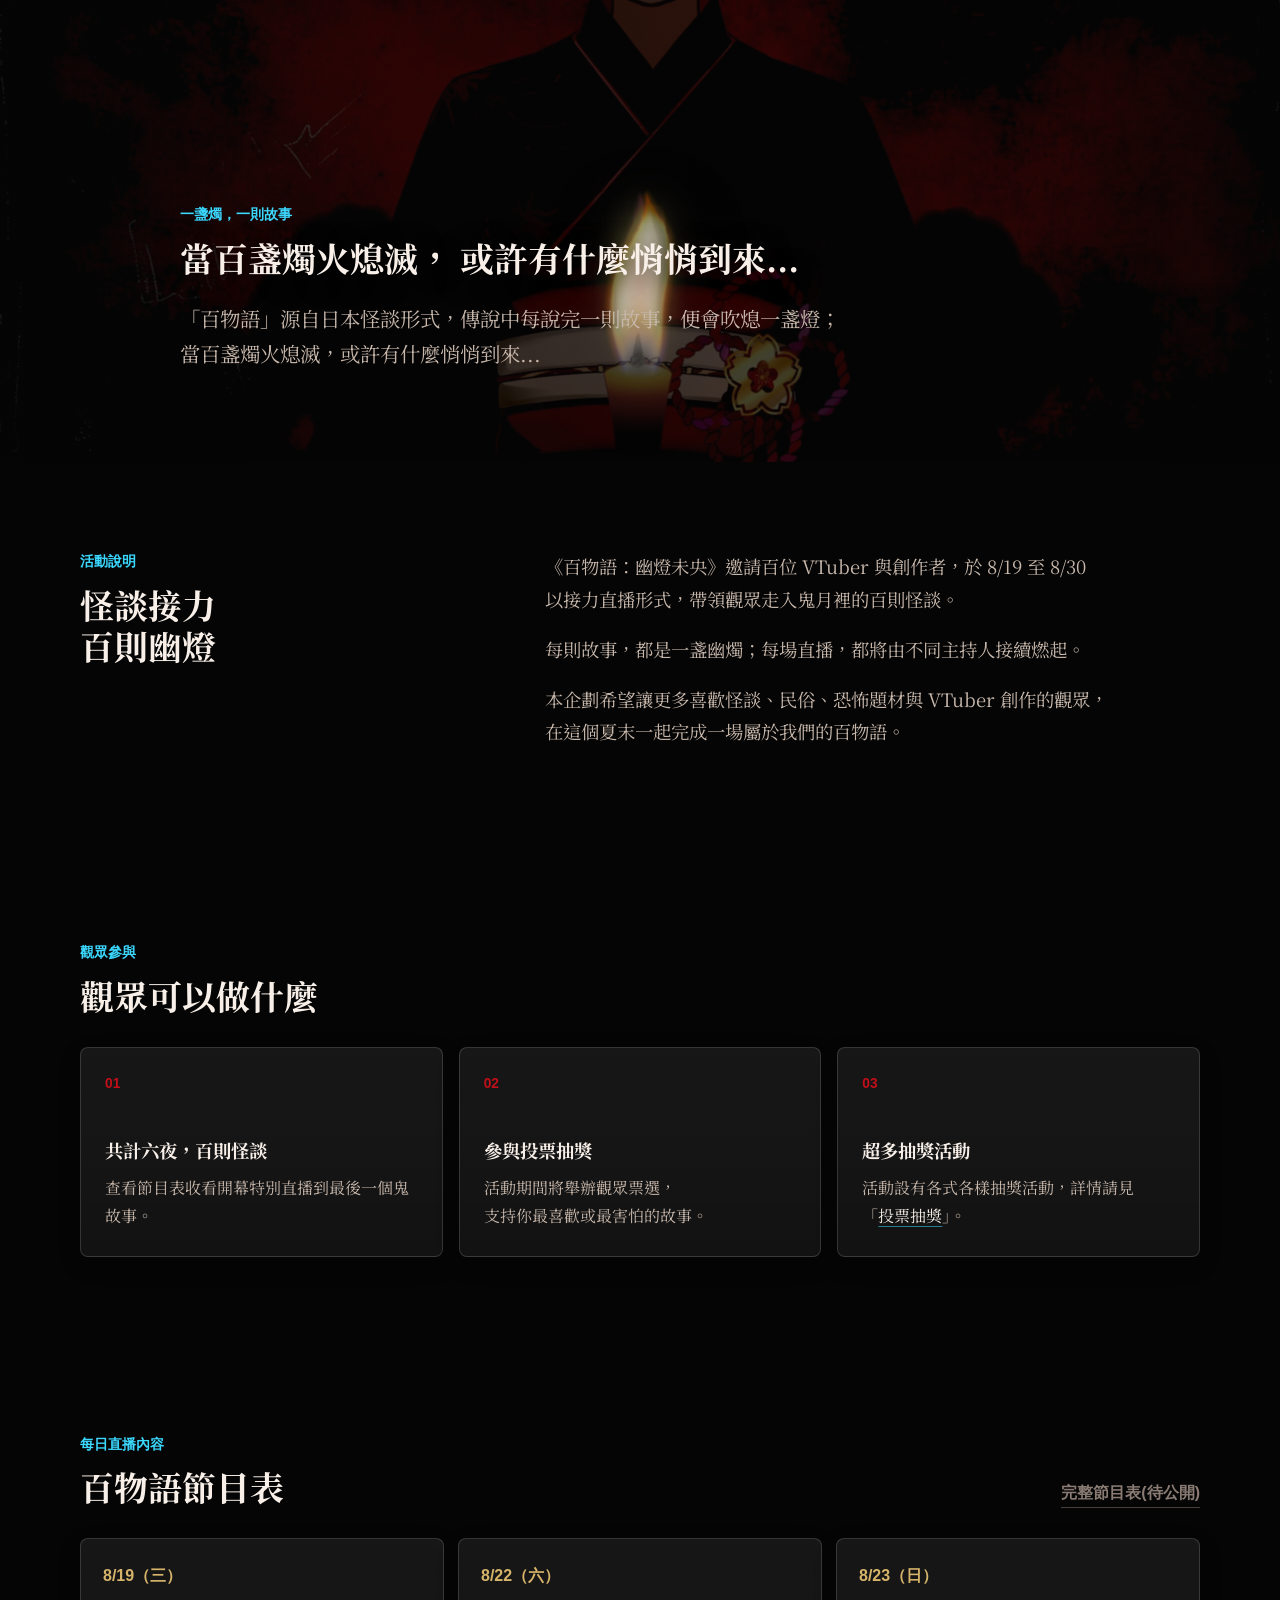
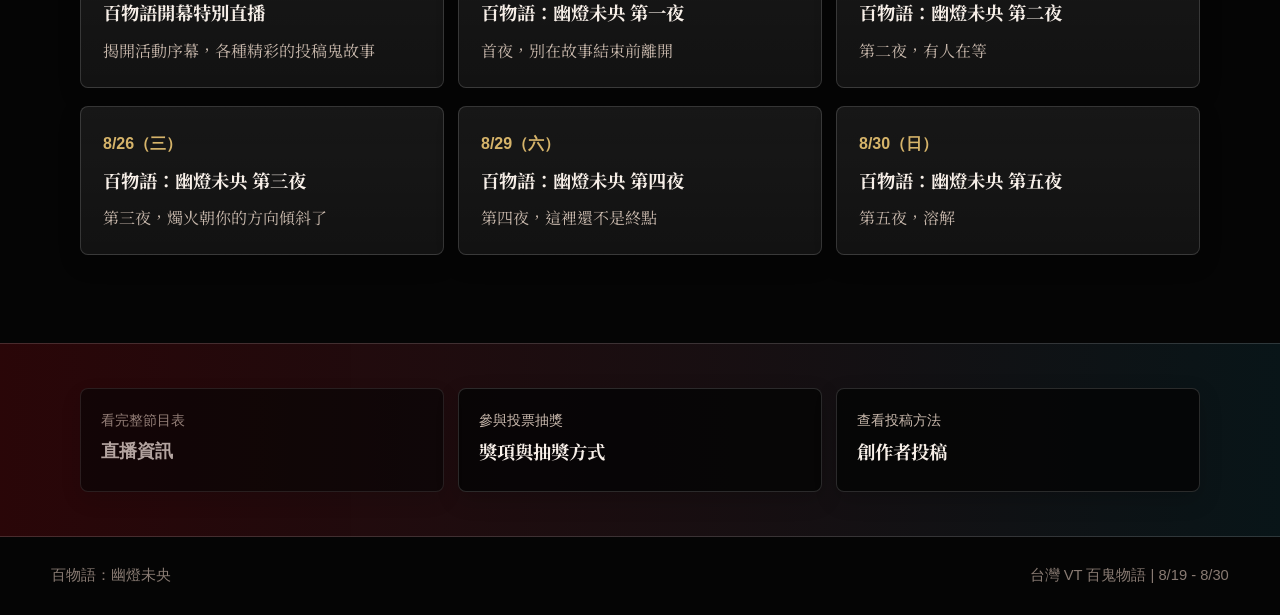
==== commit c7ea621a: "Add files via upload V1.3" ====
--- a/index.html
+++ b/index.html
@@ -24,10 +24,10 @@
       <nav class="site-nav" aria-label="主要分頁">
         <a href="./index.html" aria-current="page">首頁</a>
         <a href="./submission.html">投稿方法</a>
-        <a href="./schedule.html">百物語節目表</a>
-        <a href="./sponsor.html">公開贊助招募</a>
-        <a href="./vote.html">鬼語票選</a>
-        <a href="./winners.html">得獎名單</a>
+        <span class="nav-disabled" aria-disabled="true">百物語節目表</span>
+        <span class="nav-disabled" aria-disabled="true">公開贊助招募</span>
+        <a href="./vote.html">投票抽獎</a>
+        <span class="nav-disabled" aria-disabled="true">得獎名單</span>
       </nav>
     </header>
 
@@ -42,7 +42,7 @@
             百位 VTuber 與創作者接力超大型鬼月活動，一起完成屬於我們的百物語。
           </p>
           <div class="hero-actions" aria-label="首頁主要入口">
-            <a class="button primary" href="./schedule.html">查看節目表</a>
+            <span class="button primary button-disabled" aria-disabled="true">查看節目表(待公開)</span>
             <a class="button secondary" href="./vote.html">參與票選</a>
           </div>
           <dl class="event-facts" aria-label="活動重點">
@@ -124,13 +124,13 @@
             </article>
             <article>
               <span class="action-number">02</span>
-              <h3>參與鬼語票選</h3>
+              <h3>參與投票抽獎</h3>
               <p>活動期間將舉辦觀眾票選，支持你最喜歡或最害怕的故事。</p>
             </article>
             <article>
               <span class="action-number">03</span>
               <h3>超多抽獎活動</h3>
-              <p>活動設有各式各樣抽獎活動，詳情請見「<a class="inline-link" href="./vote.html">鬼語票選</a>」。</p>
+              <p>活動設有各式各樣抽獎活動，詳情請見「<a class="inline-link" href="./vote.html">投票抽獎</a>」。</p>
             </article>
           </div>
         </div>
@@ -143,7 +143,7 @@
               <p class="eyebrow">每日直播內容</p>
               <h2 id="schedule-title"><span class="title-line">百物語節目表</span></h2>
             </div>
-            <a class="text-link" href="./schedule.html">完整節目表</a>
+            <span class="text-link text-link-disabled" aria-disabled="true">完整節目表(待公開)</span>
           </div>
           <div class="timeline">
             <div class="schedule-week" aria-label="第一週直播">
@@ -186,12 +186,12 @@
 
       <section class="quick-links" aria-label="快速入口">
         <div class="section-inner quick-links-inner">
-          <a href="./schedule.html">
+          <span class="quick-link-disabled" aria-disabled="true">
             <span>看完整節目表</span>
             <strong>直播資訊</strong>
-          </a>
+          </span>
           <a href="./vote.html">
-            <span>參與鬼語票選</span>
+            <span>參與投票抽獎</span>
             <strong>獎項與抽獎方式</strong>
           </a>
           <a href="./submission.html">
--- a/styles.css
+++ b/styles.css
@@ -50,8 +50,8 @@
   inset: 0;
   z-index: -2;
   background:
-    linear-gradient(180deg, rgba(5, 5, 5, 0.17), rgba(5, 5, 5, 0.31)),
-    linear-gradient(90deg, rgba(5, 5, 5, 0.05), rgba(5, 5, 5, 0.23)),
+    linear-gradient(180deg, rgba(5, 5, 5, 0.32), rgba(5, 5, 5, 0.46)),
+    linear-gradient(90deg, rgba(5, 5, 5, 0.44), rgba(5, 5, 5, 0.3) 48%, rgba(5, 5, 5, 0.5)),
     url("./assets/main-visual-background.jpg") center top / cover no-repeat,
     var(--ink);
   pointer-events: none;
@@ -62,7 +62,7 @@
   position: fixed;
   inset: 0;
   z-index: -1;
-  background: rgba(5, 5, 5, 0.1);
+  background: rgba(5, 5, 5, 0.08);
   pointer-events: none;
 }
 
@@ -107,7 +107,10 @@
   flex-wrap: wrap;
 }
 
-.site-nav a {
+.site-nav a,
+.site-nav .nav-disabled {
+  display: inline-flex;
+  align-items: center;
   padding: 8px 10px;
   border-bottom: 2px solid transparent;
   color: var(--muted);
@@ -119,6 +122,11 @@
     background 160ms ease;
 }
 
+.site-nav .nav-disabled {
+  opacity: 0.46;
+  cursor: default;
+}
+
 .site-nav a:hover,
 .site-nav a:focus-visible,
 .site-nav a[aria-current="page"] {
@@ -129,17 +137,17 @@
 
 .hero {
   position: relative;
-  min-height: 88vh;
-  display: grid;
-  align-items: end;
-  padding: 120px clamp(20px, 6vw, 84px) 72px;
-  background:
-    linear-gradient(90deg, rgba(4, 4, 4, 0.78) 0%, rgba(4, 4, 4, 0.48) 48%, rgba(4, 4, 4, 0.72) 100%),
-    linear-gradient(180deg, rgba(4, 4, 4, 0.08) 0%, rgba(4, 4, 4, 0.58) 100%);
-  overflow: hidden;
+  min-height: auto;
+  display: grid;
+  grid-template-rows: 100svh auto;
+  align-items: start;
+  padding: 0 clamp(20px, 6vw, 84px) 84px;
+  background: transparent;
+  overflow: visible;
 }
 
 .hero::after {
+  display: none;
   content: "";
   position: absolute;
   inset: auto 0 0;
@@ -151,6 +159,7 @@
 .hero-shade {
   position: absolute;
   inset: 0;
+  z-index: 0;
   background:
     radial-gradient(circle at 20% 78%, rgba(59, 216, 255, 0.16), transparent 24%),
     radial-gradient(circle at 82% 20%, rgba(194, 15, 25, 0.22), transparent 34%);
@@ -159,14 +168,16 @@
 }
 
 .hero-bg-logo {
-  position: absolute;
-  top: 47%;
-  left: 50%;
-  z-index: 0;
-  width: min(1227px, 64.8vw);
+  position: relative;
+  grid-row: 1;
+  align-self: center;
+  justify-self: center;
+  z-index: 1;
+  width: clamp(360px, 62vw, 1227px);
+  max-width: 90vw;
   height: auto;
-  opacity: 0.59;
-  transform: translate(-50%, -50%);
+  opacity: 0.68;
+  transform: none;
   filter:
     drop-shadow(0 0 28px rgba(59, 216, 255, 0.3))
     drop-shadow(0 0 54px rgba(194, 15, 25, 0.28));
@@ -175,8 +186,10 @@
 
 .hero-content {
   position: relative;
-  z-index: 1;
+  grid-row: 2;
+  z-index: 2;
   width: min(920px, 100%);
+  margin-top: clamp(22px, 6vh, 70px);
 }
 
 .eyebrow {
@@ -251,6 +264,10 @@
   flex-wrap: wrap;
   gap: 12px;
   margin-top: 32px;
+}
+
+.hero-actions .button {
+  min-width: 7.25em;
 }
 
 .button {
@@ -291,6 +308,11 @@
   box-shadow: 0 16px 36px rgba(143, 9, 17, 0.36);
 }
 
+.button-disabled {
+  cursor: default;
+  opacity: 0.68;
+}
+
 .event-facts {
   display: grid;
   grid-template-columns: repeat(3, minmax(0, 1fr));
@@ -371,8 +393,8 @@
   align-items: end;
   padding: 90px 0;
   background:
-    linear-gradient(90deg, rgba(5, 5, 5, 0.92), rgba(5, 5, 5, 0.38) 58%, rgba(5, 5, 5, 0.84)),
-    linear-gradient(180deg, var(--ink), rgba(5, 5, 5, 0.2), var(--ink)),
+    linear-gradient(90deg, rgba(5, 5, 5, 0.82), rgba(5, 5, 5, 0.54) 58%, rgba(5, 5, 5, 0.78)),
+    linear-gradient(180deg, rgba(5, 5, 5, 0.34), rgba(5, 5, 5, 0.42)),
     url("./assets/poster-figure.png") center / cover no-repeat;
 }
 
@@ -429,12 +451,8 @@
 
 .section-band {
   padding: 88px 0;
-  background: rgba(5, 5, 5, 0.48);
-  backdrop-filter: blur(1px);
-}
-
-.section-band:nth-of-type(odd) {
-  background: rgba(14, 10, 10, 0.42);
+  background: transparent;
+  backdrop-filter: none;
 }
 
 .text-grid {
@@ -465,7 +483,8 @@
 
 .action-grid article,
 .timeline article,
-.quick-links a {
+.quick-links a,
+.quick-links .quick-link-disabled {
   border: 1px solid var(--line);
   border-radius: 8px;
   background:
@@ -566,6 +585,12 @@
   border-bottom: 1px solid currentColor;
 }
 
+.text-link-disabled {
+  color: var(--dim);
+  cursor: default;
+  border-bottom-color: rgba(137, 123, 115, 0.5);
+}
+
 .timeline {
   display: grid;
   gap: 18px;
@@ -606,13 +631,19 @@
   gap: 14px;
 }
 
-.quick-links a {
+.quick-links a,
+.quick-links .quick-link-disabled {
   min-height: 104px;
   padding: 20px;
   border: 1px solid var(--line);
   border-radius: 8px;
   background: rgba(5, 5, 5, 0.85);
   text-decoration: none;
+}
+
+.quick-links .quick-link-disabled {
+  cursor: default;
+  opacity: 0.68;
 }
 
 .quick-links span {
@@ -651,6 +682,277 @@
   margin: 0;
 }
 
+.subpage-hero {
+  position: relative;
+  min-height: 560px;
+  padding: 132px 0 86px;
+  background: transparent;
+  overflow: hidden;
+}
+
+.subpage-hero::after {
+  display: none;
+  content: "";
+  position: absolute;
+  inset: auto 0 0;
+  height: 120px;
+  background: linear-gradient(180deg, rgba(5, 5, 5, 0), rgba(5, 5, 5, 0.78));
+  pointer-events: none;
+}
+
+.subpage-hero-inner {
+  position: relative;
+  z-index: 1;
+  display: grid;
+  grid-template-columns: minmax(0, 1fr) minmax(380px, 0.95fr);
+  gap: clamp(34px, 5vw, 68px);
+  align-items: start;
+}
+
+.subpage-copy {
+  max-width: 780px;
+}
+
+.page-summary {
+  max-width: 720px;
+  margin: 20px 0 0;
+  color: var(--muted);
+  font-size: clamp(1.03rem, 1.55vw, 1.2rem);
+}
+
+.submission-cta {
+  align-self: start;
+  margin-top: 34px;
+  min-width: 0;
+  min-height: 256px;
+  display: flex;
+  border: 1px solid var(--line);
+  border-radius: 8px;
+  background:
+    linear-gradient(180deg, rgba(255, 255, 255, 0.05), rgba(255, 255, 255, 0.018)),
+    rgba(5, 5, 5, 0.85);
+  box-shadow: 0 18px 38px rgba(0, 0, 0, 0.28);
+}
+
+.submission-cta dl {
+  display: grid;
+  grid-template-rows: repeat(3, minmax(0, 1fr));
+  width: 100%;
+  margin: 0;
+}
+
+.submission-cta div {
+  display: flex;
+  flex-direction: column;
+  justify-content: center;
+  padding: 22px 24px;
+  border-bottom: 1px solid rgba(255, 255, 255, 0.1);
+}
+
+.submission-cta div:last-child {
+  border-bottom: 0;
+}
+
+.submission-cta dt,
+.info-row p {
+  color: var(--muted);
+}
+
+.submission-cta dt {
+  font-family:
+    "Noto Sans TC",
+    "Microsoft JhengHei",
+    sans-serif;
+  color: var(--cyan);
+  font-size: clamp(0.98rem, 1.1vw, 1.08rem);
+  font-weight: 800;
+  line-height: 1.35;
+}
+
+.submission-cta dd {
+  margin: 6px 0 0;
+  color: var(--text);
+  font-size: clamp(1.16rem, 1.35vw, 1.28rem);
+  font-weight: 800;
+  line-height: 1.45;
+}
+
+.vote-prize-card {
+  min-height: 0;
+  height: 172px;
+}
+
+.vote-prize-card .vote-prize-list {
+  grid-template-rows: repeat(2, minmax(0, 1fr));
+}
+
+.vote-prize-card .vote-prize-list div {
+  min-height: 0;
+  padding: 16px 24px;
+}
+
+.submission-info-card,
+.step-list li {
+  border: 1px solid var(--line);
+  border-radius: 8px;
+  background:
+    linear-gradient(180deg, rgba(255, 255, 255, 0.045), rgba(255, 255, 255, 0.018)),
+    rgba(16, 16, 16, 0.85);
+  box-shadow: 0 8px 22px rgba(0, 0, 0, 0.18);
+  transition:
+    border-color 160ms ease,
+    background 160ms ease,
+    box-shadow 160ms ease;
+}
+
+.submission-info-card {
+  padding: 4px 0;
+}
+
+.info-row {
+  display: grid;
+  grid-template-columns: minmax(120px, 0.3fr) minmax(0, 1fr);
+  gap: 22px;
+  padding: 20px 24px;
+  border-bottom: 1px solid rgba(255, 255, 255, 0.09);
+}
+
+.info-row:last-child {
+  border-bottom: 0;
+}
+
+.info-row h3,
+.info-row p {
+  margin: 0;
+}
+
+.info-row h3 {
+  color: var(--text);
+}
+
+.info-row p {
+  font-size: clamp(1.02rem, 1.2vw, 1.12rem);
+  line-height: 1.8;
+}
+
+.prize-list {
+  display: grid;
+  gap: 12px;
+}
+
+.prize-card {
+  display: flex;
+  align-items: center;
+  gap: 14px;
+  min-height: 72px;
+  padding: 12px 14px;
+  border: 1px solid rgba(255, 255, 255, 0.1);
+  border-radius: 8px;
+  background: rgba(5, 5, 5, 0.28);
+}
+
+.prize-card p {
+  margin: 0;
+  color: var(--text);
+  font-weight: 700;
+  line-height: 1.55;
+}
+
+.sponsor-dot {
+  flex: 0 0 auto;
+  display: inline-flex;
+  align-items: center;
+  justify-content: center;
+  width: 52px;
+  height: 52px;
+  border-radius: 50%;
+  background: rgba(255, 255, 255, 0.94);
+  overflow: hidden;
+  box-shadow:
+    0 0 0 1px rgba(255, 255, 255, 0.22),
+    0 10px 24px rgba(0, 0, 0, 0.28);
+}
+
+.notice-list .info-row {
+  grid-template-columns: 1fr;
+}
+
+.sponsor-dot img {
+  width: 92%;
+  height: 92%;
+  object-fit: contain;
+}
+
+.step-list {
+  display: grid;
+  grid-template-columns: repeat(3, minmax(0, 1fr));
+  gap: 14px;
+  margin: 0;
+  padding: 0;
+  list-style: none;
+}
+
+.step-list li {
+  min-height: 136px;
+  padding: 22px;
+}
+
+.step-list span {
+  display: block;
+  margin-bottom: 24px;
+  color: var(--red);
+  font-family:
+    "Noto Sans TC",
+    "Microsoft JhengHei",
+    sans-serif;
+  font-size: 0.88rem;
+  font-weight: 800;
+}
+
+.step-list strong {
+  display: block;
+  color: var(--text);
+  font-size: clamp(1.16rem, 1.45vw, 1.32rem);
+  line-height: 1.55;
+}
+
+.vote-note-card {
+  border: 1px solid var(--line);
+  border-radius: 8px;
+  background:
+    linear-gradient(180deg, rgba(255, 255, 255, 0.045), rgba(255, 255, 255, 0.018)),
+    rgba(16, 16, 16, 0.85);
+  padding: 24px 28px;
+}
+
+.vote-note-card p {
+  margin: 0;
+  color: var(--muted);
+  font-size: clamp(1.04rem, 1.22vw, 1.14rem);
+  line-height: 1.8;
+}
+
+.section-actions {
+  margin-top: 28px;
+}
+
+.submission-info-card:hover,
+.submission-info-card:focus-within,
+.step-list li:hover,
+.step-list li:focus-within,
+.notice-list:hover,
+.notice-list:focus-within,
+.vote-note-card:hover,
+.vote-note-card:focus-within {
+  border-color: rgba(255, 255, 255, 0.34);
+  background:
+    linear-gradient(180deg, rgba(255, 255, 255, 0.068), rgba(255, 255, 255, 0.026)),
+    rgba(22, 18, 18, 0.85);
+  box-shadow:
+    0 18px 32px rgba(0, 0, 0, 0.26),
+    0 0 0 1px rgba(59, 216, 255, 0.04);
+}
+
 @media (max-width: 880px) {
   .site-header {
     align-items: flex-start;
@@ -663,19 +965,22 @@
   }
 
   .hero {
-    min-height: 82vh;
-    padding-top: 138px;
+    min-height: auto;
+    padding-top: 0;
   }
 
   .event-facts,
   .action-grid,
   .schedule-week,
   .quick-links-inner,
-  .text-grid {
+  .text-grid,
+  .subpage-hero-inner,
+  .step-list {
     grid-template-columns: 1fr;
   }
 
-  .action-grid article {
+  .action-grid article,
+  .step-list li {
     min-height: auto;
   }
 
@@ -688,22 +993,14 @@
 @media (orientation: portrait) {
   body::before {
     background:
-      linear-gradient(180deg, rgba(5, 5, 5, 0.22), rgba(5, 5, 5, 0.62)),
-      linear-gradient(90deg, rgba(5, 5, 5, 0.08), rgba(5, 5, 5, 0.34)),
+      linear-gradient(180deg, rgba(5, 5, 5, 0.34), rgba(5, 5, 5, 0.54)),
+      linear-gradient(90deg, rgba(5, 5, 5, 0.38), rgba(5, 5, 5, 0.48)),
       url("./assets/main-visual-background.jpg") 62% top / auto 100vh no-repeat,
       var(--ink);
   }
 
   body::after {
-    background: rgba(5, 5, 5, 0.02);
-  }
-
-  .section-band {
-    background: rgba(5, 5, 5, 0.34);
-  }
-
-  .section-band:nth-of-type(odd) {
-    background: rgba(14, 10, 10, 0.3);
+    background: rgba(5, 5, 5, 0.08);
   }
 }
 
@@ -737,18 +1034,35 @@
   }
 
   .hero {
-    min-height: 760px;
-    padding: 72px 18px 48px;
+    min-height: auto;
+    padding: 0 18px 56px;
     background-position: center top;
   }
 
+  .subpage-hero {
+    padding: 78px 0 56px;
+  }
+
+  .page-summary {
+    max-width: 100%;
+  }
+
+  .info-row {
+    grid-template-columns: 1fr;
+    gap: 6px;
+    padding: 18px;
+  }
+
   .hero-bg-logo {
-    display: none;
+    display: block;
+    width: min(90vw, 520px);
+    max-width: 90vw;
   }
 
   .hero-content {
     min-width: 0;
     max-width: 100%;
+    margin-top: clamp(18px, 5vh, 46px);
   }
 
   h1 {
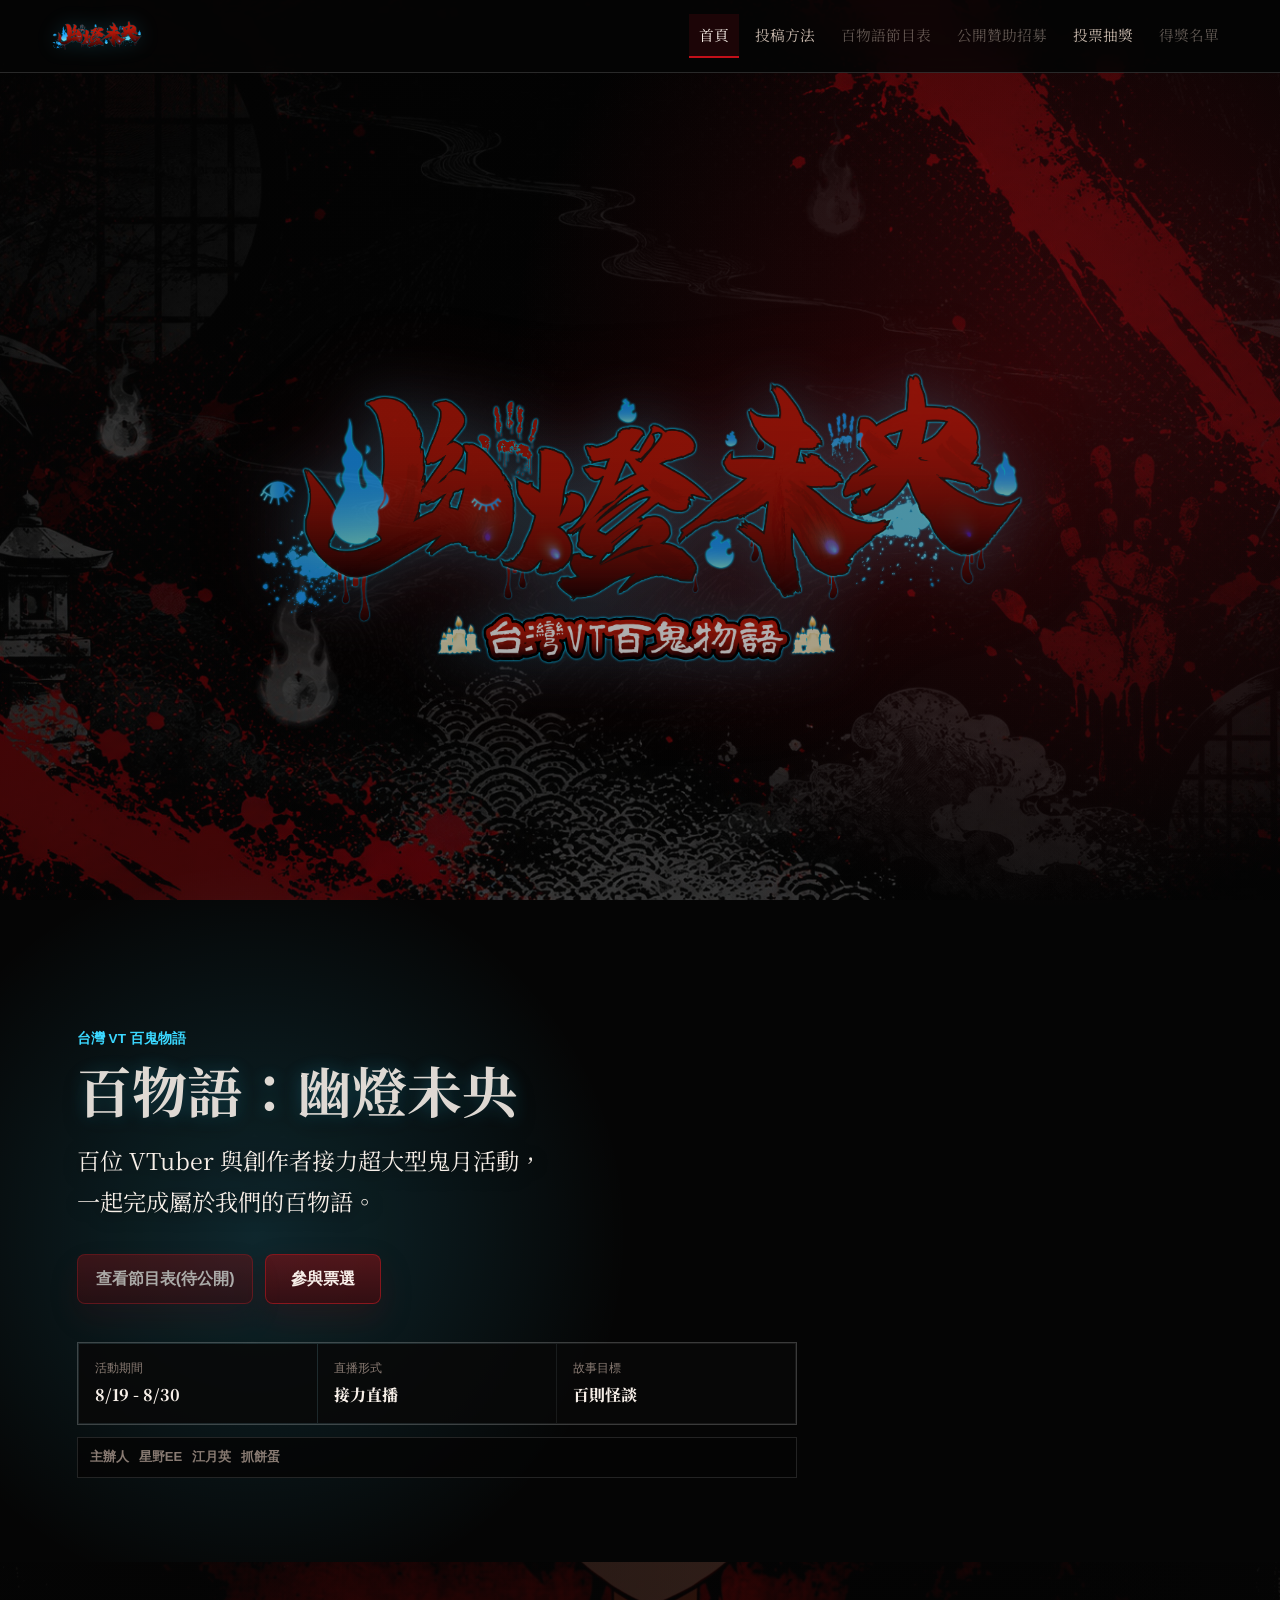
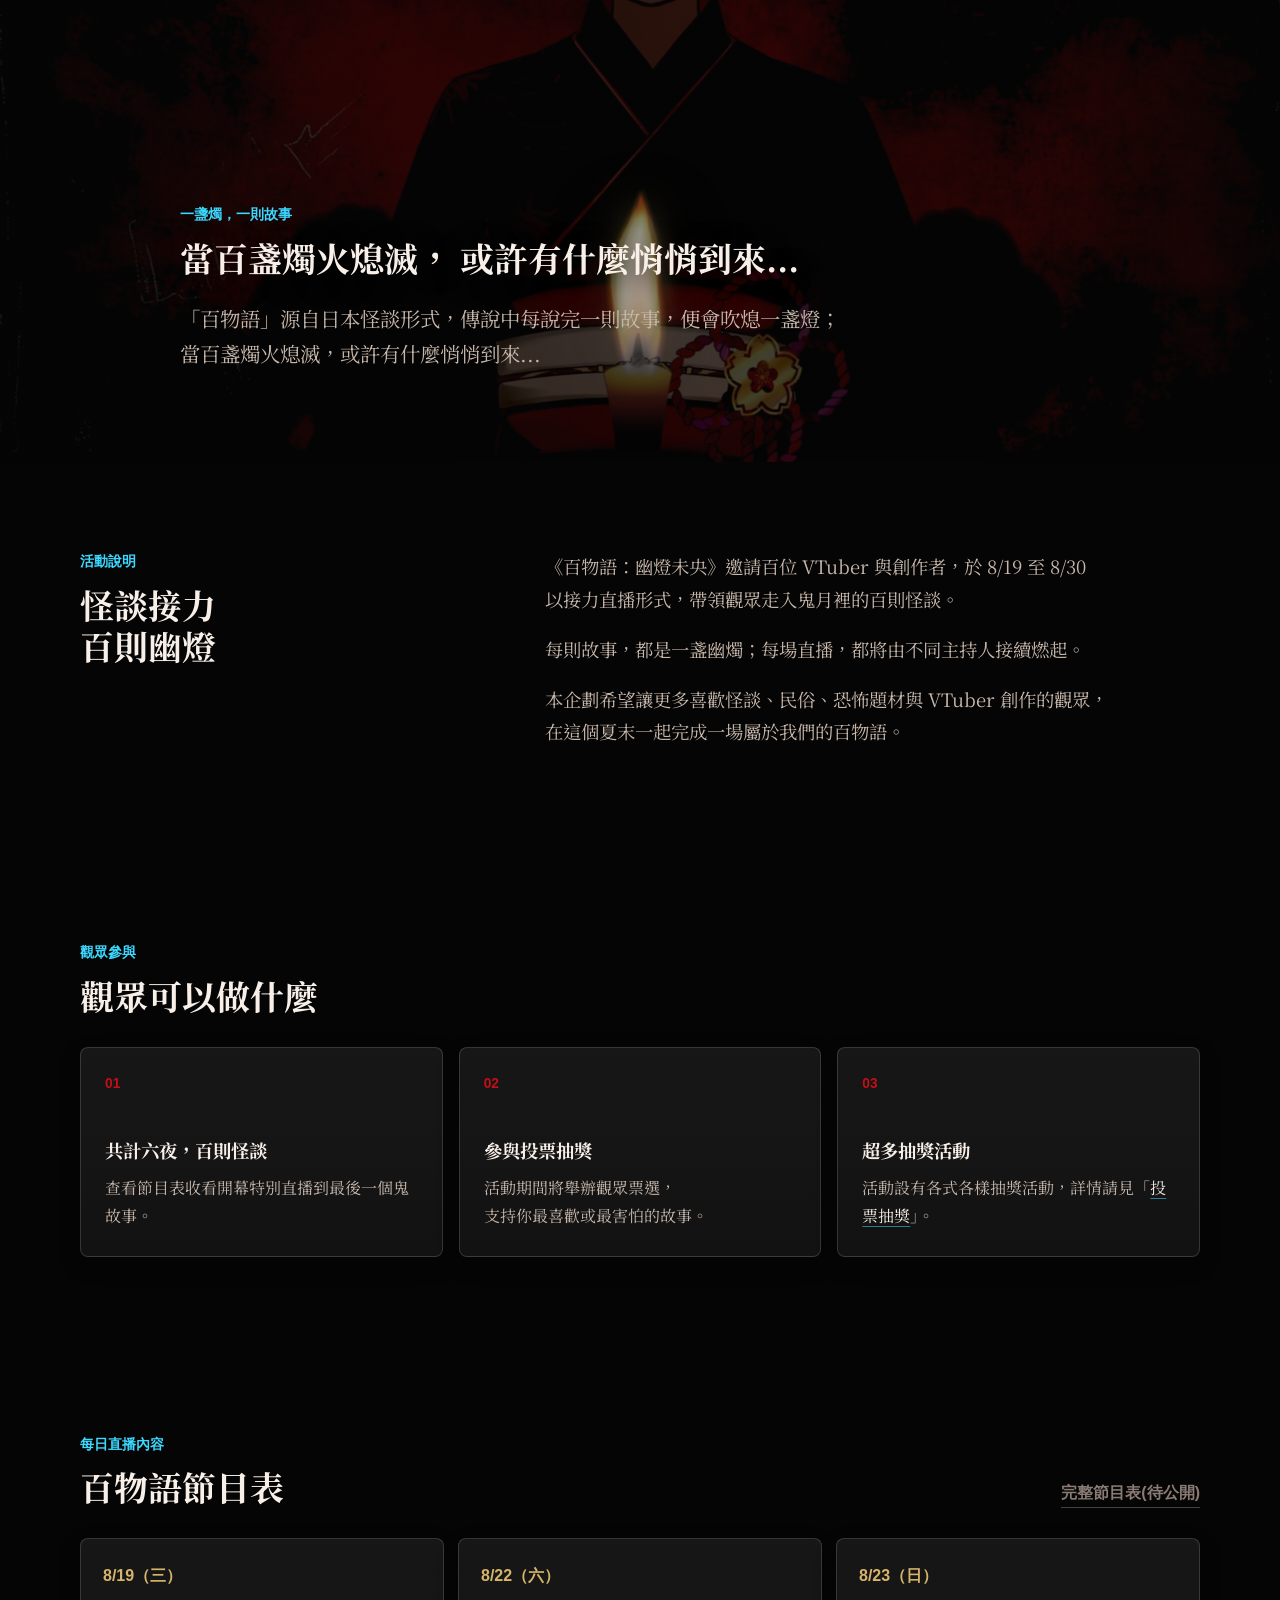
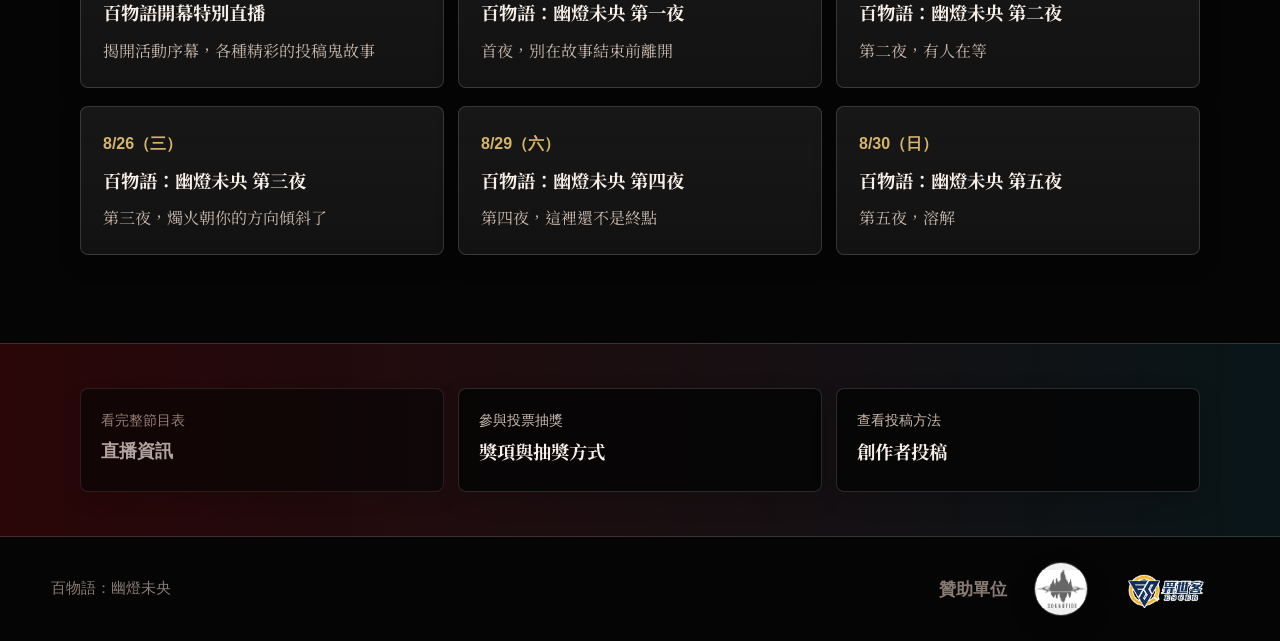
==== commit 1d209e42: "Add files via upload v1.3" ====
--- a/index.html
+++ b/index.html
@@ -202,9 +202,19 @@
       </section>
     </main>
 
-    <footer class="site-footer">
+    <footer class="site-footer site-footer-sponsors">
       <p>百物語：幽燈未央</p>
-      <p>台灣 VT 百鬼物語 | 8/19 - 8/30</p>
+      <div class="footer-sponsors" aria-label="贊助單位">
+        <span class="footer-sponsor-label">贊助單位</span>
+        <div class="footer-sponsor-logos">
+          <span class="footer-sponsor-logo footer-sponsor-logo-soundtide">
+            <img src="./assets/soundtide2.jpg" alt="Soundtide 聲潮" />
+          </span>
+          <span class="footer-sponsor-logo footer-sponsor-logo-escer">
+            <img src="./assets/escer-logo.png" alt="異世客 ESCER" />
+          </span>
+        </div>
+      </div>
     </footer>
   </body>
 </html>
--- a/styles.css
+++ b/styles.css
@@ -682,6 +682,87 @@
   margin: 0;
 }
 
+.site-footer-sponsors {
+  align-items: center;
+}
+
+.material-credit {
+  display: inline-block;
+  margin-top: 4px;
+  color: var(--dim);
+  font-family:
+    "Noto Sans TC",
+    "Microsoft JhengHei",
+    sans-serif;
+  font-size: 0.95em;
+}
+
+.footer-sponsors {
+  display: flex;
+  align-items: center;
+  justify-content: flex-end;
+  gap: 28px;
+  margin-left: auto;
+}
+
+.footer-sponsor-label {
+  color: var(--dim);
+  font-size: 1.08rem;
+  font-weight: 800;
+  white-space: nowrap;
+}
+
+.footer-sponsor-logos {
+  display: flex;
+  align-items: center;
+  justify-content: flex-end;
+  gap: 10px;
+  flex-wrap: wrap;
+}
+
+.footer-sponsor-logo {
+  display: inline-flex;
+  align-items: center;
+  justify-content: center;
+  width: auto;
+  height: 52px;
+  background: transparent;
+  box-shadow: none;
+}
+
+.footer-sponsor-logo img {
+  width: 100%;
+  height: 100%;
+  object-fit: contain;
+}
+
+.footer-sponsor-logo-soundtide {
+  width: 52px;
+  height: 52px;
+  padding: 0;
+  border: 0;
+  border-radius: 50%;
+  background: rgba(255, 255, 255, 0.94);
+  overflow: hidden;
+  box-shadow:
+    0 0 0 1px rgba(255, 255, 255, 0.22),
+    0 10px 24px rgba(0, 0, 0, 0.28);
+}
+
+.footer-sponsor-logo-soundtide img {
+  width: 92%;
+  height: 92%;
+}
+
+.footer-sponsor-logo-escer {
+  width: 132px;
+  height: 52px;
+}
+
+.footer-sponsor-logo-escer img {
+  width: 100%;
+}
+
 .subpage-hero {
   position: relative;
   min-height: 560px;
@@ -710,6 +791,7 @@
 }
 
 .subpage-copy {
+  min-width: 0;
   max-width: 780px;
 }
 
@@ -806,6 +888,7 @@
 }
 
 .submission-info-card {
+  min-width: 0;
   padding: 4px 0;
 }
 
@@ -833,6 +916,7 @@
 .info-row p {
   font-size: clamp(1.02rem, 1.2vw, 1.12rem);
   line-height: 1.8;
+  word-break: normal;
 }
 
 .prize-list {
@@ -856,6 +940,7 @@
   color: var(--text);
   font-weight: 700;
   line-height: 1.55;
+  word-break: normal;
 }
 
 .sponsor-dot {
@@ -917,6 +1002,7 @@
 }
 
 .vote-note-card {
+  min-width: 0;
   border: 1px solid var(--line);
   border-radius: 8px;
   background:
@@ -930,6 +1016,21 @@
   color: var(--muted);
   font-size: clamp(1.04rem, 1.22vw, 1.14rem);
   line-height: 1.8;
+  word-break: normal;
+}
+
+.subpage-copy,
+.submission-cta,
+.submission-info-card,
+.vote-note-card,
+.quick-links a,
+.quick-links .quick-link-disabled {
+  min-width: 0;
+}
+
+.inline-link {
+  overflow-wrap: break-word;
+  word-break: normal;
 }
 
 .section-actions {
@@ -1033,6 +1134,12 @@
     font-size: 0.86rem;
   }
 
+  .site-nav .nav-disabled {
+    flex: 0 0 auto;
+    padding: 7px 8px;
+    font-size: 0.86rem;
+  }
+
   .hero {
     min-height: auto;
     padding: 0 18px 56px;
@@ -1051,6 +1158,33 @@
     grid-template-columns: 1fr;
     gap: 6px;
     padding: 18px;
+  }
+
+  .submission-info-card,
+  .vote-note-card,
+  .prize-card,
+  .quick-links a,
+  .quick-links .quick-link-disabled,
+  .event-facts,
+  .organizers {
+    min-width: 0;
+    max-width: 100%;
+  }
+
+  .info-row h3,
+  .info-row p,
+  .prize-card p,
+  .vote-note-card p,
+  .quick-links span,
+  .quick-links strong,
+  .event-facts dd,
+  .organizers,
+  .organizers a {
+    word-break: normal;
+  }
+
+  .inline-link {
+    overflow-wrap: break-word;
   }
 
   .hero-bg-logo {
@@ -1132,4 +1266,10 @@
   .site-footer {
     flex-direction: column;
   }
-}
+
+  .footer-sponsors {
+    align-items: flex-start;
+    justify-content: flex-start;
+    margin-left: 0;
+  }
+}
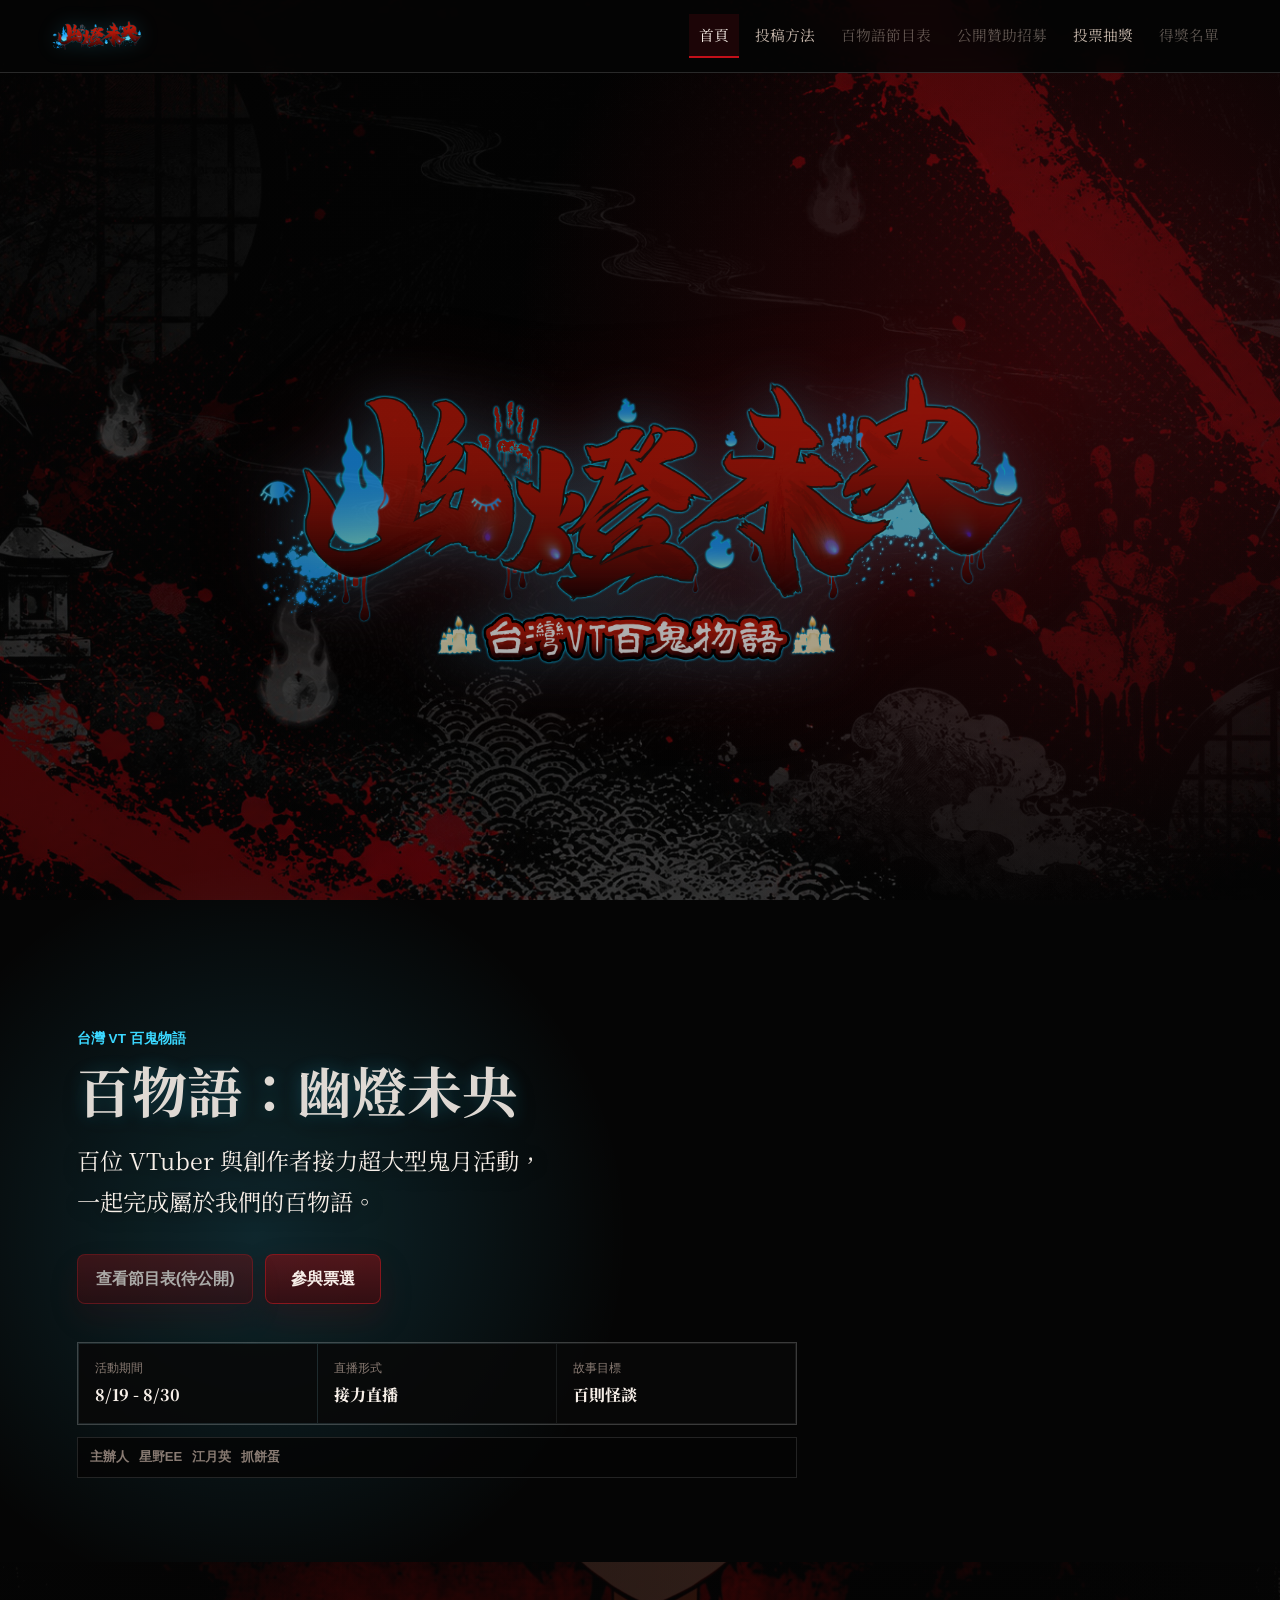
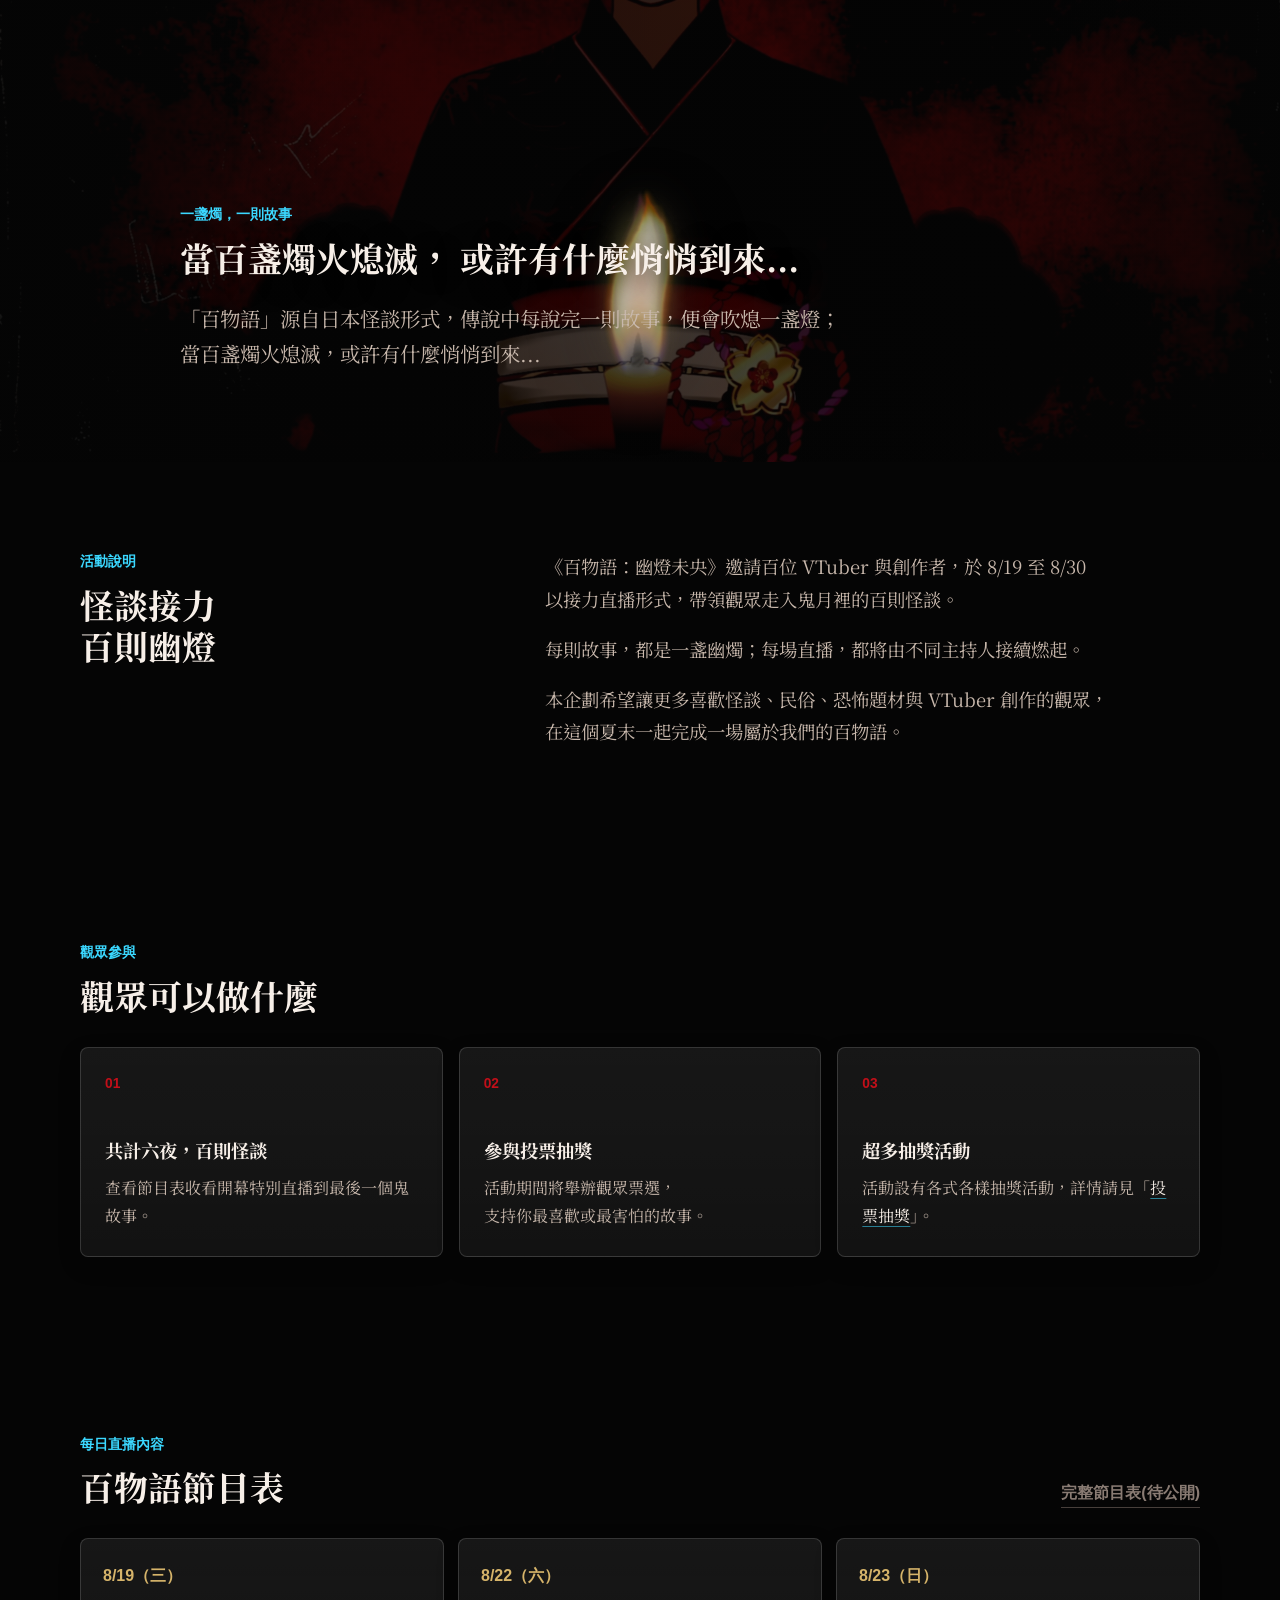
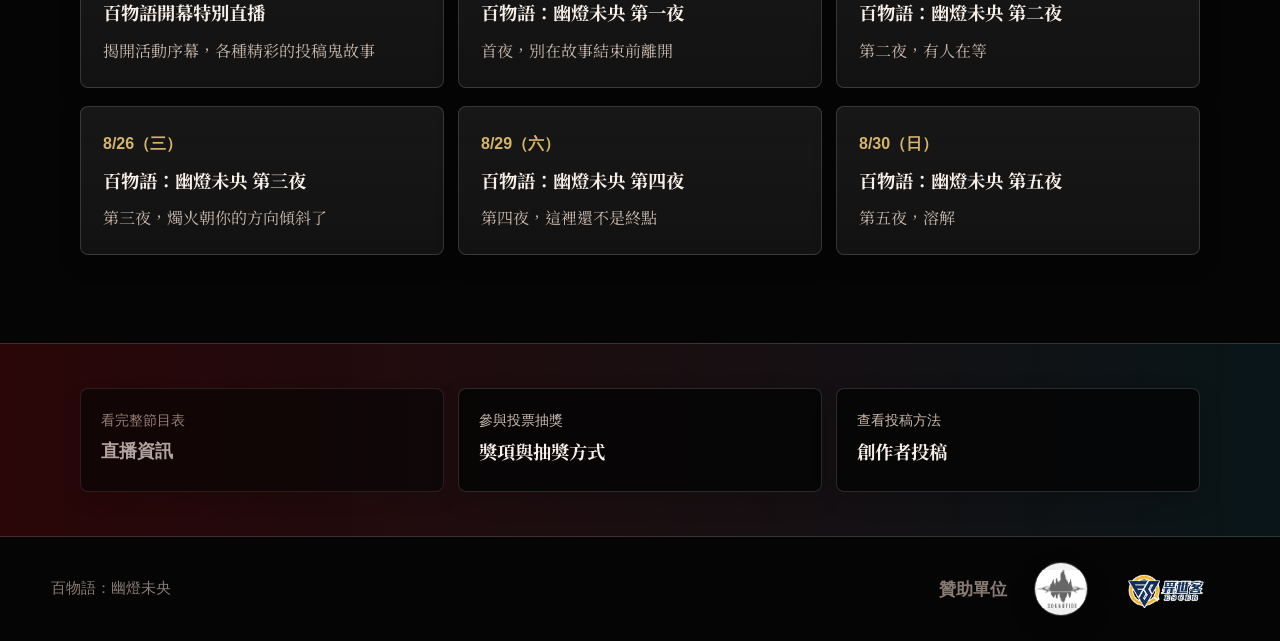
==== commit de96e5b8: "Add files via upload v1.3" ====
--- a/index.html
+++ b/index.html
@@ -207,12 +207,12 @@
       <div class="footer-sponsors" aria-label="贊助單位">
         <span class="footer-sponsor-label">贊助單位</span>
         <div class="footer-sponsor-logos">
-          <span class="footer-sponsor-logo footer-sponsor-logo-soundtide">
+          <a class="footer-sponsor-logo footer-sponsor-logo-soundtide" href="https://www.instagram.com/soundtide_/" target="_blank" rel="noreferrer" aria-label="Soundtide 聲潮 Instagram">
             <img src="./assets/soundtide2.jpg" alt="Soundtide 聲潮" />
-          </span>
-          <span class="footer-sponsor-logo footer-sponsor-logo-escer">
+          </a>
+          <a class="footer-sponsor-logo footer-sponsor-logo-escer" href="https://www.instagram.com/escer_studio/" target="_blank" rel="noreferrer" aria-label="異世客 ESCER Instagram">
             <img src="./assets/escer-logo.png" alt="異世客 ESCER" />
-          </span>
+          </a>
         </div>
       </div>
     </footer>
--- a/styles.css
+++ b/styles.css
@@ -861,7 +861,7 @@
 
 .vote-prize-card {
   min-height: 0;
-  height: 172px;
+  height: 256px;
 }
 
 .vote-prize-card .vote-prize-list {
@@ -870,7 +870,7 @@
 
 .vote-prize-card .vote-prize-list div {
   min-height: 0;
-  padding: 16px 24px;
+  padding: 20px 24px;
 }
 
 .submission-info-card,
@@ -1142,8 +1142,19 @@
 
   .hero {
     min-height: auto;
+    grid-template-rows: calc(100svh - 150px) auto;
     padding: 0 18px 56px;
     background-position: center top;
+  }
+
+  h1,
+  h2,
+  h3,
+  p,
+  dd,
+  strong {
+    overflow-wrap: break-word;
+    word-break: normal;
   }
 
   .subpage-hero {
@@ -1175,6 +1186,10 @@
   .info-row p,
   .prize-card p,
   .vote-note-card p,
+  .prose p,
+  .poster-intro p,
+  .hero-copy,
+  .page-summary,
   .quick-links span,
   .quick-links strong,
   .event-facts dd,
@@ -1191,6 +1206,7 @@
     display: block;
     width: min(90vw, 520px);
     max-width: 90vw;
+    transform: translateY(-4.5svh);
   }
 
   .hero-content {
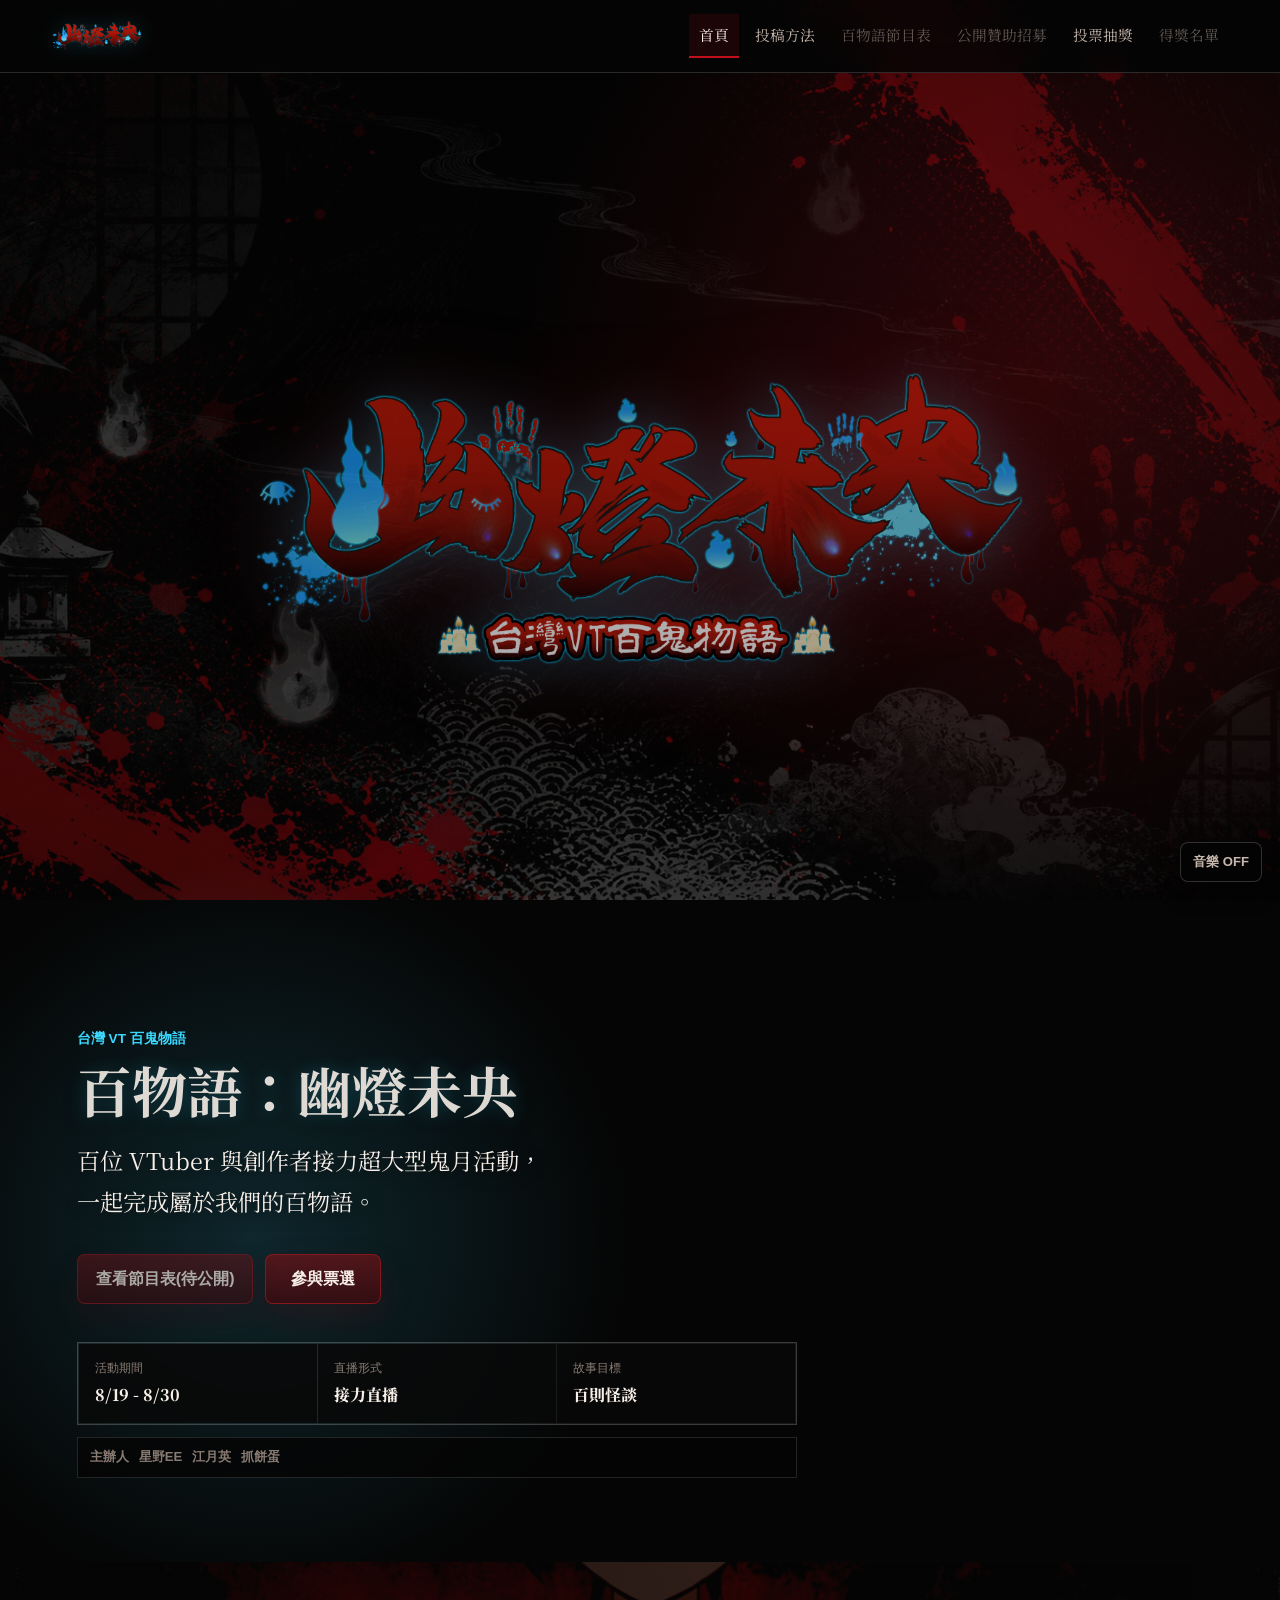
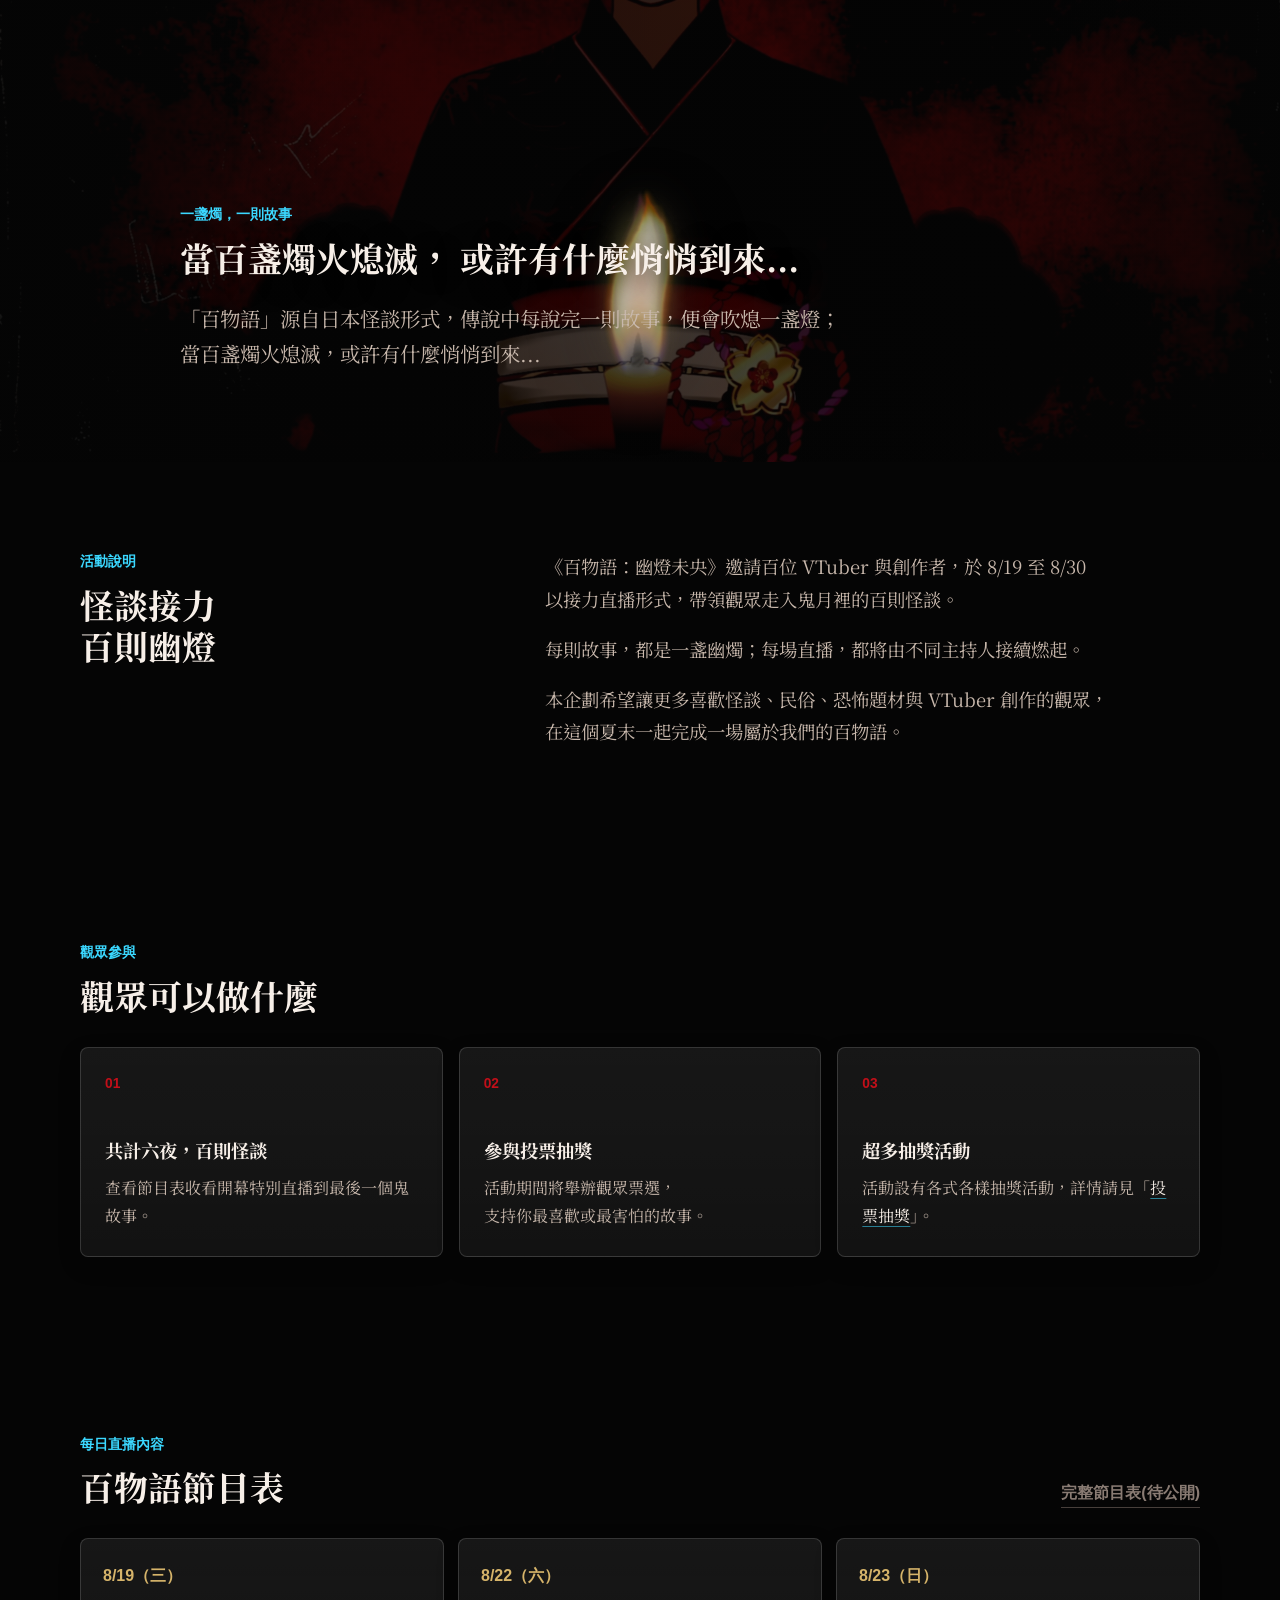
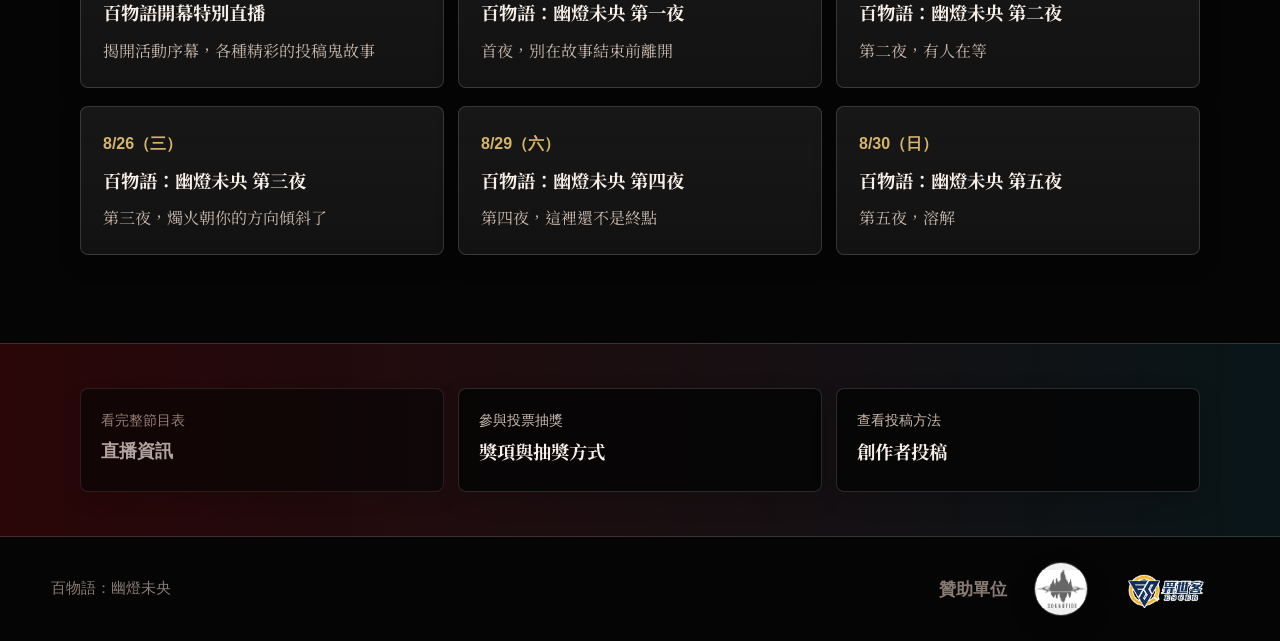
==== commit 2c00bf78: "Add files via upload V1.3 with BGM" ====
--- a/index.html
+++ b/index.html
@@ -216,5 +216,8 @@
         </div>
       </div>
     </footer>
+    <audio class="site-bgm" src="./assets/bgm.wav" loop preload="auto" aria-hidden="true"></audio>
+    <button class="site-bgm-toggle" type="button" aria-pressed="false">音樂 OFF</button>
+    <script src="./assets/site-bgm.js" defer></script>
   </body>
 </html>
--- a/styles.css
+++ b/styles.css
@@ -313,6 +313,34 @@
   opacity: 0.68;
 }
 
+.site-bgm-toggle {
+  position: fixed;
+  right: max(18px, env(safe-area-inset-right));
+  bottom: max(18px, env(safe-area-inset-bottom));
+  z-index: 30;
+  min-height: 40px;
+  padding: 8px 12px;
+  border: 1px solid rgba(255, 255, 255, 0.18);
+  border-radius: 8px;
+  background: rgba(5, 5, 5, 0.78);
+  color: var(--muted);
+  font-family:
+    "Noto Sans TC",
+    "Microsoft JhengHei",
+    sans-serif;
+  font-size: 0.82rem;
+  font-weight: 800;
+  letter-spacing: 0;
+  box-shadow: 0 10px 24px rgba(0, 0, 0, 0.28);
+  backdrop-filter: blur(14px);
+  cursor: pointer;
+}
+
+.site-bgm-toggle[aria-pressed="true"] {
+  border-color: rgba(59, 216, 255, 0.42);
+  color: var(--cyan);
+}
+
 .event-facts {
   display: grid;
   grid-template-columns: repeat(3, minmax(0, 1fr));
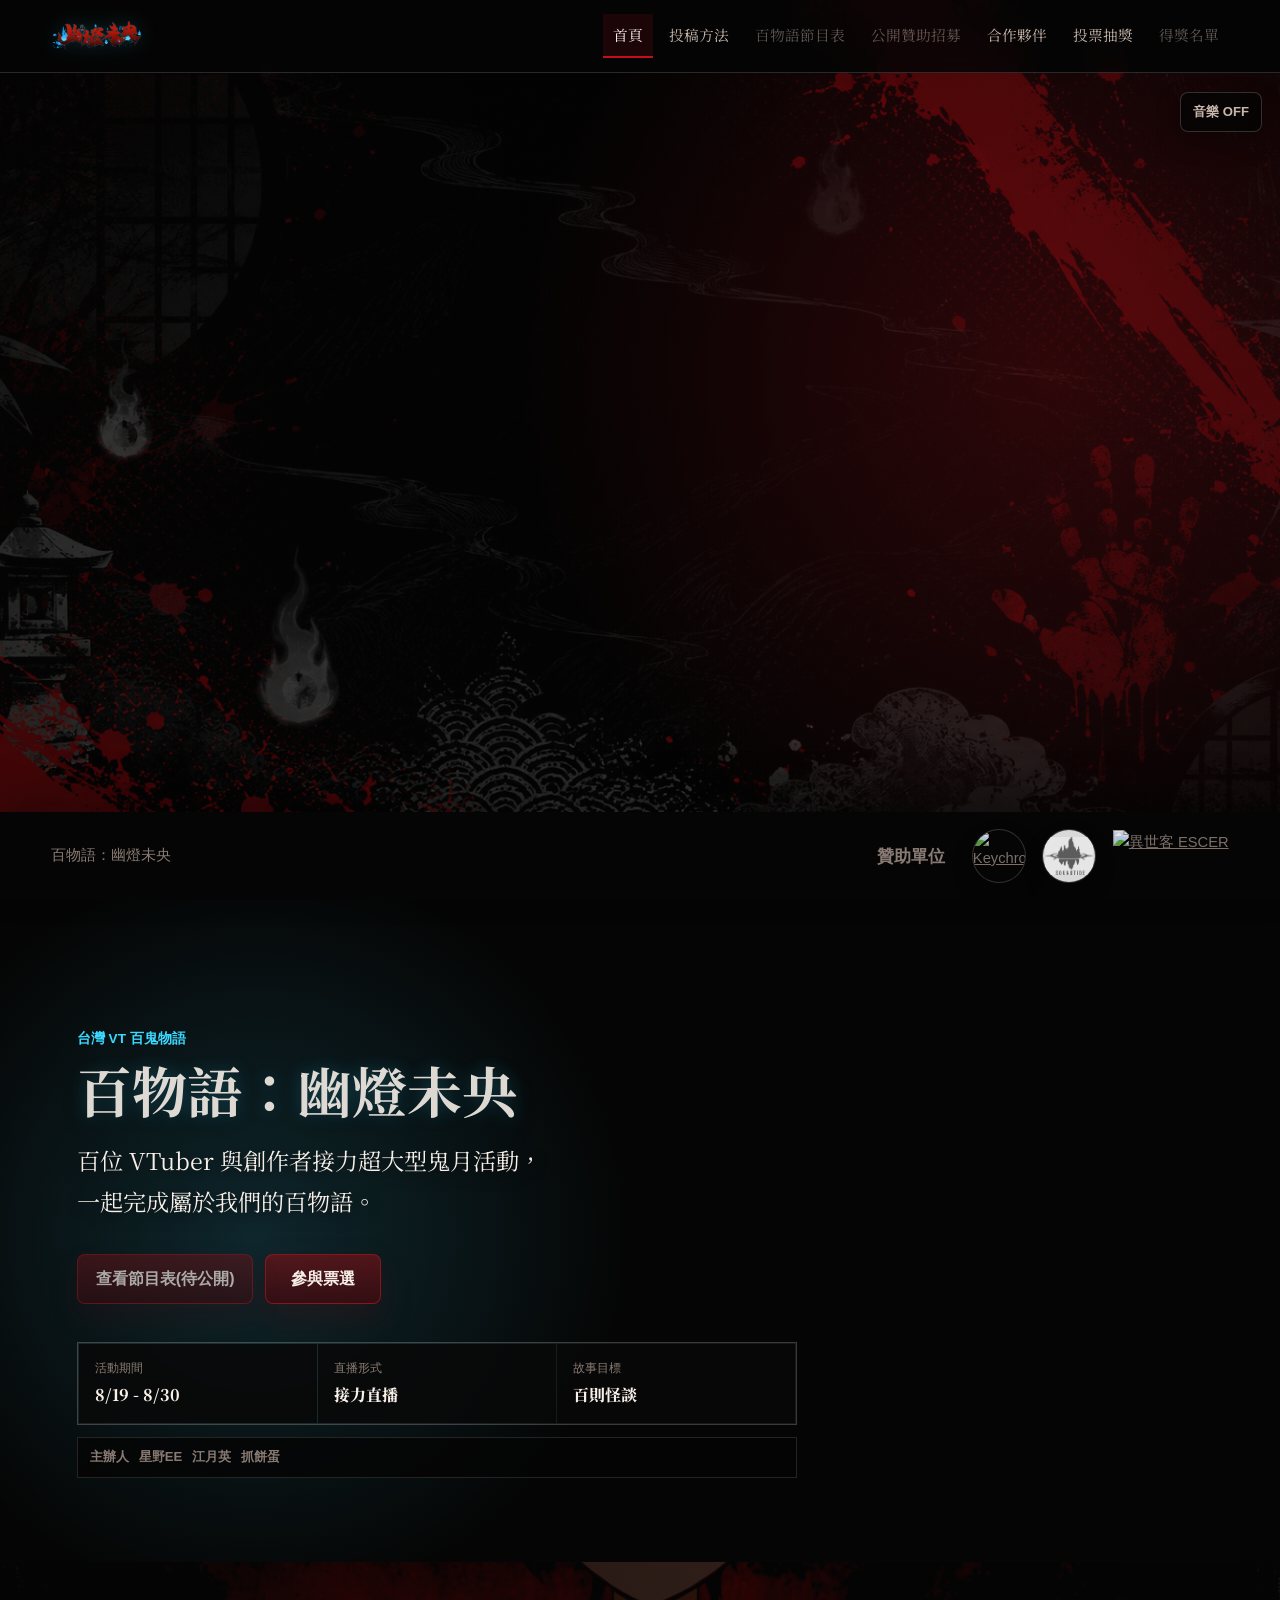
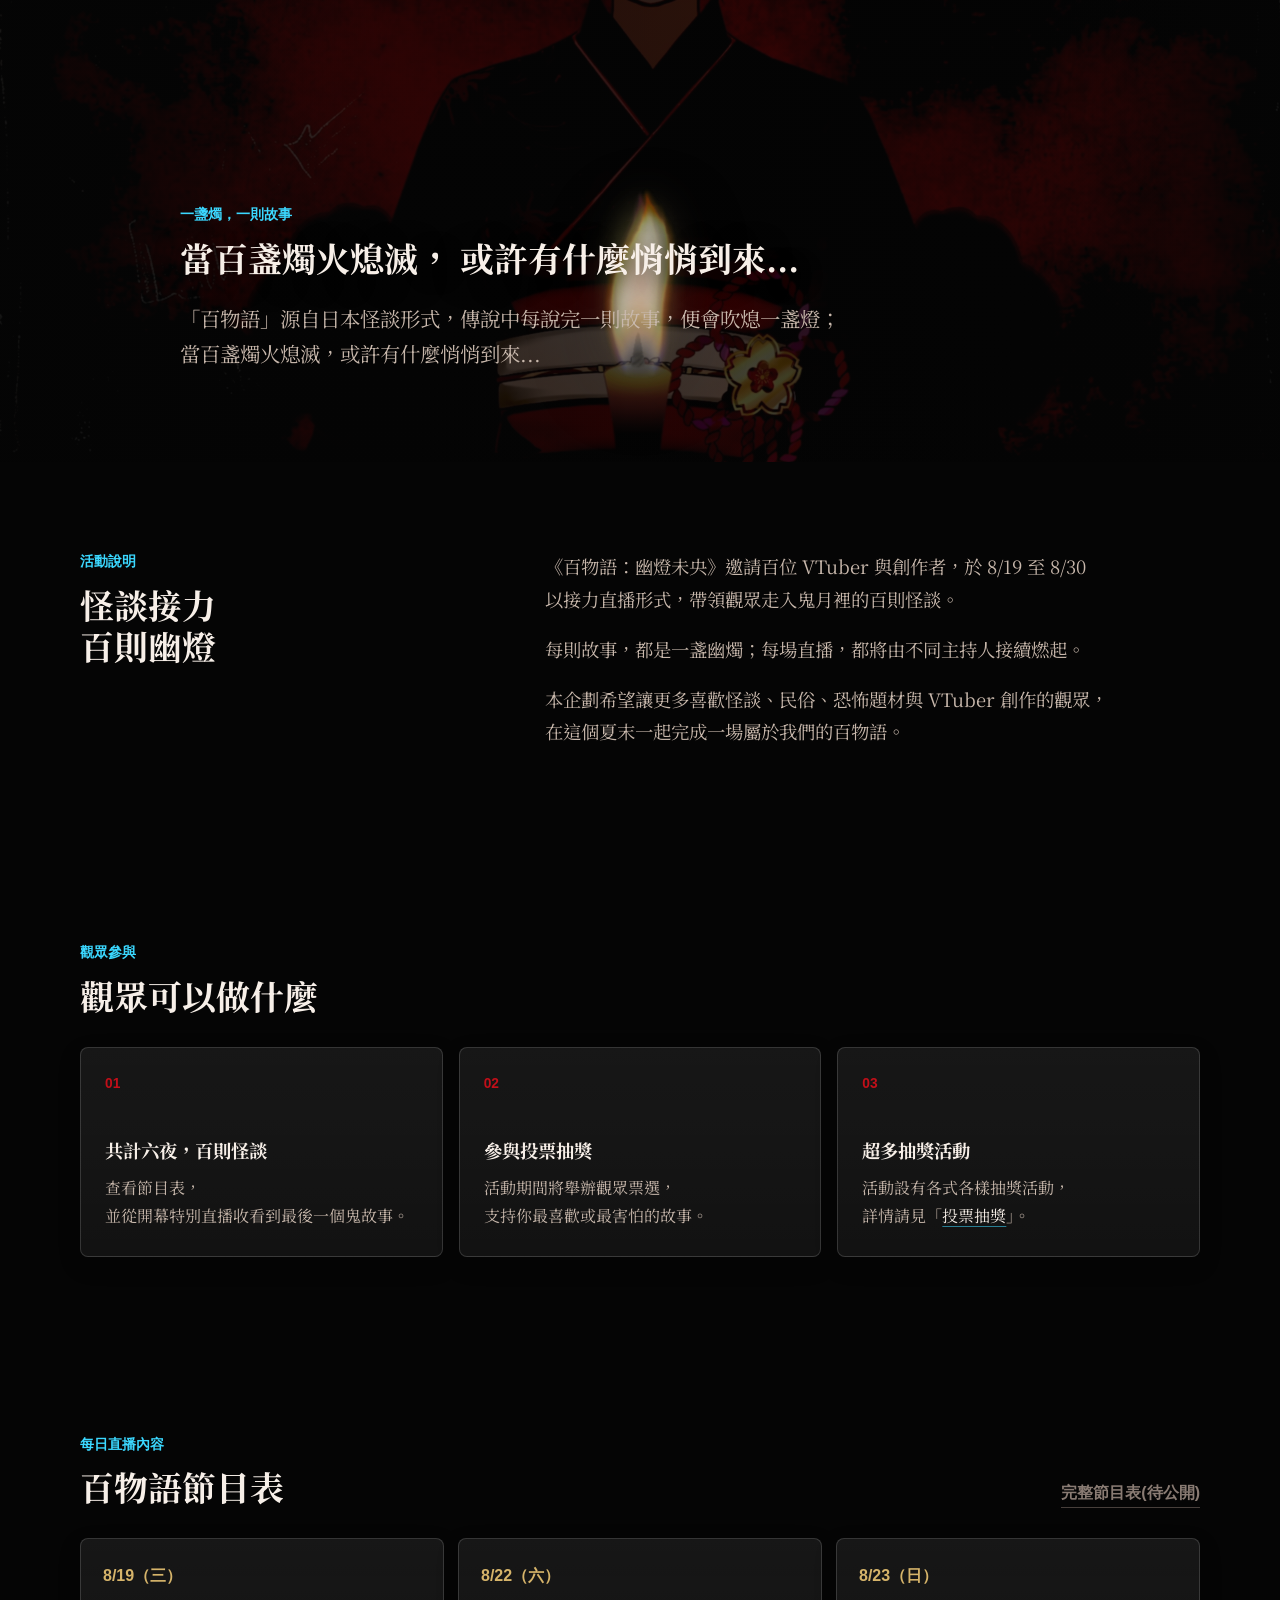
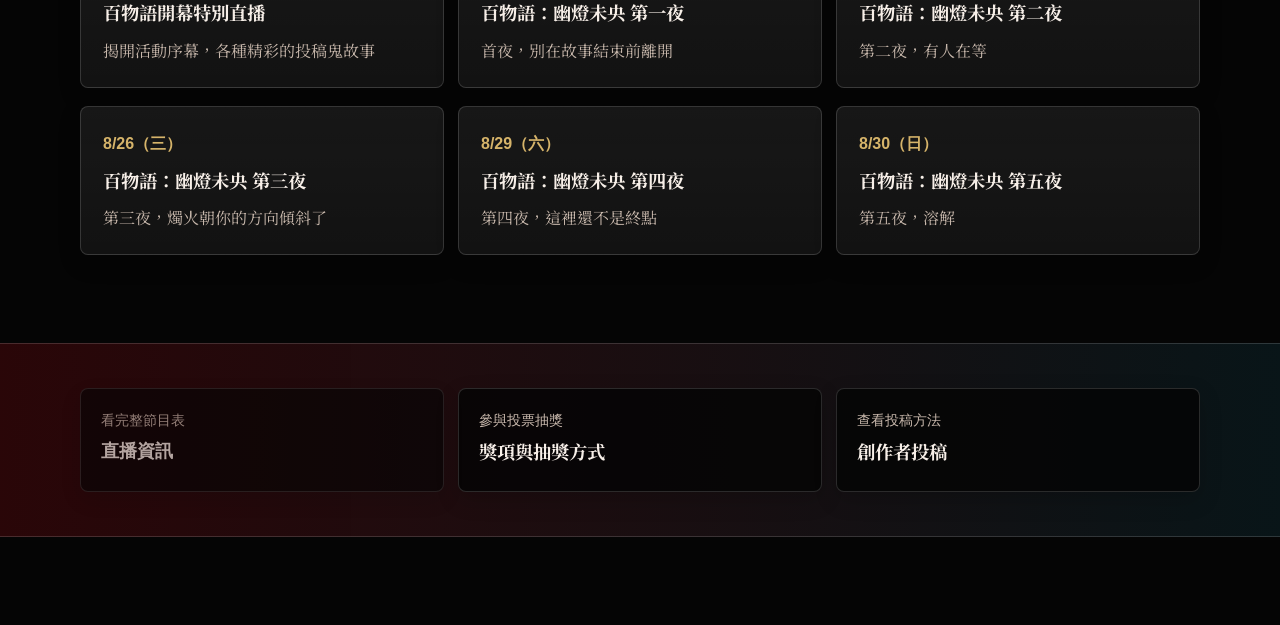
==== commit 388e8caf: "Add files via upload" ====
--- a/index.html
+++ b/index.html
@@ -26,6 +26,7 @@
         <a href="./submission.html">投稿方法</a>
         <span class="nav-disabled" aria-disabled="true">百物語節目表</span>
         <span class="nav-disabled" aria-disabled="true">公開贊助招募</span>
+        <a href="./partners.html">合作夥伴</a>
         <a href="./vote.html">投票抽獎</a>
         <span class="nav-disabled" aria-disabled="true">得獎名單</span>
       </nav>
@@ -33,7 +34,14 @@
 
     <main id="home">
       <section class="hero" aria-labelledby="hero-title">
-        <img class="hero-bg-logo" src="./assets/ee-logo-nav.png" alt="" aria-hidden="true" />
+        <div class="hero-logo-stack" aria-hidden="true">
+          <span class="hero-bg-logo-frame">
+            <img class="hero-bg-logo" src="./assets/1k.webp" alt="" />
+          </span>
+          <span class="hero-sub-logo-frame">
+            <img class="hero-sub-logo" src="./assets/1K_2.png" alt="" />
+          </span>
+        </div>
         <div class="hero-shade"></div>
         <div class="hero-content">
           <p class="eyebrow">台灣 VT 百鬼物語</p>
@@ -120,7 +128,7 @@
             <article>
               <span class="action-number">01</span>
               <h3>共計六夜，百則怪談</h3>
-              <p>查看節目表收看開幕特別直播到最後一個鬼故事。</p>
+              <p>查看節目表，<br />並從開幕特別直播收看到最後一個鬼故事。</p>
             </article>
             <article>
               <span class="action-number">02</span>
@@ -130,7 +138,7 @@
             <article>
               <span class="action-number">03</span>
               <h3>超多抽獎活動</h3>
-              <p>活動設有各式各樣抽獎活動，詳情請見「<a class="inline-link" href="./vote.html">投票抽獎</a>」。</p>
+              <p>活動設有各式各樣抽獎活動，<br />詳情請見「<a class="inline-link" href="./vote.html">投票抽獎</a>」。</p>
             </article>
           </div>
         </div>
@@ -207,17 +215,20 @@
       <div class="footer-sponsors" aria-label="贊助單位">
         <span class="footer-sponsor-label">贊助單位</span>
         <div class="footer-sponsor-logos">
+          <a class="footer-sponsor-logo footer-sponsor-logo-keychron" href="https://www.instagram.com/keychron_taiwan/" target="_blank" rel="noreferrer" aria-label="Keychron Taiwan Instagram">
+            <img src="./assets/keychron-badge.png" alt="Keychron" />
+          </a>
           <a class="footer-sponsor-logo footer-sponsor-logo-soundtide" href="https://www.instagram.com/soundtide_/" target="_blank" rel="noreferrer" aria-label="Soundtide 聲潮 Instagram">
             <img src="./assets/soundtide2.jpg" alt="Soundtide 聲潮" />
           </a>
           <a class="footer-sponsor-logo footer-sponsor-logo-escer" href="https://www.instagram.com/escer_studio/" target="_blank" rel="noreferrer" aria-label="異世客 ESCER Instagram">
-            <img src="./assets/escer-logo.png" alt="異世客 ESCER" />
+            <img src="./assets/escer-logo-cropped.png" alt="異世客 ESCER" />
           </a>
         </div>
       </div>
     </footer>
     <audio class="site-bgm" src="./assets/bgm.wav" loop preload="auto" aria-hidden="true"></audio>
-    <button class="site-bgm-toggle" type="button" aria-pressed="false">音樂 OFF</button>
+    <button class="site-bgm-toggle" type="button" aria-pressed="true">音樂 ON</button>
     <script src="./assets/site-bgm.js" defer></script>
   </body>
 </html>
--- a/styles.css
+++ b/styles.css
@@ -13,6 +13,8 @@
   --cyan: #3bd8ff;
   --gold: #d6b46a;
   --shadow: rgba(0, 0, 0, 0.65);
+  --header-height: 73px;
+  --fixed-footer-height: 88px;
 }
 
 * {
@@ -31,6 +33,7 @@
 body {
   position: relative;
   margin: 0;
+  padding-bottom: var(--fixed-footer-height);
   max-width: 100%;
   overflow-x: hidden;
   overflow-x: clip;
@@ -167,21 +170,59 @@
   pointer-events: none;
 }
 
-.hero-bg-logo {
+.hero-logo-stack {
   position: relative;
   grid-row: 1;
   align-self: center;
   justify-self: center;
   z-index: 1;
-  width: clamp(360px, 62vw, 1227px);
-  max-width: 90vw;
-  height: auto;
-  opacity: 0.68;
-  transform: none;
+  display: flex;
+  flex-direction: column;
+  align-items: center;
+  width: clamp(490px, 74.8vw, 1523px);
+  max-width: 96vw;
+  transform: translateY(-1.5svh);
+  pointer-events: none;
+}
+
+.hero-bg-logo-frame {
+  display: block;
+  width: 100%;
+  aspect-ratio: 842 / 282;
+  overflow: hidden;
   filter:
     drop-shadow(0 0 28px rgba(59, 216, 255, 0.3))
     drop-shadow(0 0 54px rgba(194, 15, 25, 0.28));
-  pointer-events: none;
+}
+
+.hero-bg-logo {
+  display: block;
+  width: 118.77%;
+  height: auto;
+  opacity: 0.68;
+  transform: translate(-7.8%, -21%);
+}
+
+.hero-sub-logo-frame {
+  display: block;
+  width: min(46%, 620px);
+  aspect-ratio: 2211 / 301;
+  margin-top: 8px;
+  overflow: hidden;
+  opacity: 0.72;
+  filter:
+    brightness(0.82)
+    saturate(0.88)
+    contrast(0.9)
+    drop-shadow(0 0 10px rgba(59, 216, 255, 0.12))
+    drop-shadow(0 0 16px rgba(194, 15, 25, 0.12));
+}
+
+.hero-sub-logo {
+  display: block;
+  width: 198.15%;
+  height: auto;
+  transform: translate(-24.28%, -77.45%);
 }
 
 .hero-content {
@@ -316,7 +357,8 @@
 .site-bgm-toggle {
   position: fixed;
   right: max(18px, env(safe-area-inset-right));
-  bottom: max(18px, env(safe-area-inset-bottom));
+  top: calc(var(--header-height) + 20px);
+  bottom: auto;
   z-index: 30;
   min-height: 40px;
   padding: 8px 12px;
@@ -333,6 +375,7 @@
   letter-spacing: 0;
   box-shadow: 0 10px 24px rgba(0, 0, 0, 0.28);
   backdrop-filter: blur(14px);
+  transform: translateY(-1px);
   cursor: pointer;
 }
 
@@ -696,7 +739,7 @@
   display: flex;
   justify-content: space-between;
   gap: 20px;
-  padding: 26px clamp(20px, 4vw, 56px);
+  padding: 18px clamp(20px, 4vw, 56px);
   color: var(--dim);
   background: var(--ink);
   font-family:
@@ -712,6 +755,12 @@
 
 .site-footer-sponsors {
   align-items: center;
+  position: fixed;
+  right: 0;
+  bottom: 0;
+  left: 0;
+  z-index: 35;
+  box-shadow: 0 -18px 40px rgba(0, 0, 0, 0.28);
 }
 
 .material-credit {
@@ -744,7 +793,7 @@
   display: flex;
   align-items: center;
   justify-content: flex-end;
-  gap: 10px;
+  gap: 18px;
   flex-wrap: wrap;
 }
 
@@ -754,6 +803,7 @@
   justify-content: center;
   width: auto;
   height: 52px;
+  opacity: 0.9;
   background: transparent;
   box-shadow: none;
 }
@@ -782,8 +832,27 @@
   height: 92%;
 }
 
+.footer-sponsor-logo-keychron {
+  width: 52px;
+  height: 52px;
+  padding: 0;
+  border: 0;
+  border-radius: 50%;
+  background: transparent;
+  overflow: hidden;
+  box-shadow:
+    0 0 0 1px rgba(255, 255, 255, 0.2),
+    0 10px 24px rgba(0, 0, 0, 0.28);
+}
+
+.footer-sponsor-logo-keychron img {
+  width: 100%;
+  height: 100%;
+  object-fit: cover;
+}
+
 .footer-sponsor-logo-escer {
-  width: 132px;
+  width: 116px;
   height: 52px;
 }
 
@@ -969,6 +1038,201 @@
   font-weight: 700;
   line-height: 1.55;
   word-break: normal;
+}
+
+.partners-hero {
+  position: relative;
+  padding: 132px 0 44px;
+}
+
+.partners-hero .section-inner,
+.partners-section .section-inner {
+  width: min(1120px, calc(100vw - 40px));
+}
+
+.partners-hero .page-summary {
+  overflow-wrap: anywhere;
+  word-break: break-all;
+}
+
+.partners-section {
+  position: relative;
+  padding: 0 0 78px;
+}
+
+.partners-stack {
+  display: grid;
+  gap: 28px;
+}
+
+.partner-card {
+  min-width: 0;
+  overflow: hidden;
+  border: 1px solid var(--line);
+  border-radius: 8px;
+  background:
+    linear-gradient(180deg, rgba(255, 255, 255, 0.05), rgba(255, 255, 255, 0.018)),
+    rgba(16, 16, 16, 0.86);
+  box-shadow: 0 14px 32px rgba(0, 0, 0, 0.26);
+}
+
+.partner-card-heading {
+  display: flex;
+  flex-wrap: wrap;
+  gap: 10px;
+  align-items: baseline;
+  padding: 24px 28px 22px;
+  border-bottom: 1px solid rgba(255, 255, 255, 0.1);
+}
+
+.partner-card-heading .eyebrow,
+.partner-card-heading h2 {
+  margin: 0;
+}
+
+.partner-card-heading h2 {
+  color: var(--text);
+  font-size: clamp(1.75rem, 3.4vw, 2.45rem);
+  line-height: 1.2;
+}
+
+.partner-list {
+  display: grid;
+}
+
+.partner-entry {
+  display: grid;
+  grid-template-columns: 112px minmax(0, 1fr);
+  gap: 24px;
+  align-items: center;
+  padding: 24px 28px;
+  border-bottom: 1px solid rgba(255, 255, 255, 0.09);
+}
+
+.partner-entry:last-child {
+  border-bottom: 0;
+}
+
+.partner-avatar {
+  display: inline-flex;
+  align-items: center;
+  justify-content: center;
+  width: 88px;
+  height: 88px;
+  color: var(--cyan);
+  text-decoration: none;
+}
+
+.partner-avatar img {
+  display: block;
+  max-width: 100%;
+  max-height: 100%;
+  object-fit: contain;
+}
+
+.partner-avatar-person {
+  border-radius: 50%;
+  overflow: hidden;
+  background: rgba(5, 5, 5, 0.35);
+  box-shadow: 0 12px 26px rgba(0, 0, 0, 0.26);
+}
+
+.partner-avatar-person img {
+  width: 100%;
+  height: 100%;
+  object-fit: cover;
+}
+
+.partner-avatar-brand {
+  width: 112px;
+  border-radius: 8px;
+}
+
+.partner-avatar-brand.partner-avatar-light {
+  width: 88px;
+}
+
+.partner-avatar-light {
+  border-radius: 50%;
+  background: rgba(255, 255, 255, 0.96);
+  overflow: hidden;
+  box-shadow:
+    0 0 0 1px rgba(255, 255, 255, 0.18),
+    0 12px 24px rgba(0, 0, 0, 0.24);
+}
+
+.partner-avatar-light img {
+  width: 82%;
+  height: 82%;
+}
+
+.partner-avatar-escer img {
+  width: 112%;
+  height: 112%;
+  max-width: none;
+  max-height: none;
+}
+
+.partner-avatar-placeholder {
+  border: 1px solid rgba(59, 216, 255, 0.35);
+  border-radius: 50%;
+  background: rgba(59, 216, 255, 0.08);
+  font-family:
+    "Noto Sans TC",
+    "Microsoft JhengHei",
+    sans-serif;
+  font-size: 1.25rem;
+  font-weight: 900;
+}
+
+.partner-copy {
+  min-width: 0;
+  max-width: 100%;
+}
+
+.partner-copy h3,
+.partner-copy p {
+  margin: 0;
+}
+
+.partner-copy h3 {
+  display: flex;
+  flex-wrap: wrap;
+  align-items: baseline;
+  column-gap: 10px;
+  row-gap: 2px;
+  color: var(--text);
+  font-size: clamp(1.25rem, 2.1vw, 1.55rem);
+  line-height: 1.35;
+}
+
+.partner-copy p {
+  margin-top: 8px;
+  color: var(--muted);
+  font-size: clamp(1rem, 1.2vw, 1.1rem);
+  line-height: 1.75;
+  overflow-wrap: break-word;
+  word-break: break-all;
+}
+
+.partner-copy .inline-link,
+.partner-link-disabled {
+  display: inline-flex;
+  margin-top: 12px;
+  font-family:
+    "Noto Sans TC",
+    "Microsoft JhengHei",
+    sans-serif;
+  font-size: 0.95rem;
+  font-weight: 800;
+}
+
+.partner-copy h3 .inline-link {
+  margin-top: 0;
+}
+
+.partner-link-disabled {
+  color: var(--dim);
 }
 
 .sponsor-dot {
@@ -1083,6 +1347,10 @@
 }
 
 @media (max-width: 880px) {
+  :root {
+    --header-height: 125px;
+  }
+
   .site-header {
     align-items: flex-start;
     flex-direction: column;
@@ -1134,6 +1402,11 @@
 }
 
 @media (max-width: 560px) {
+  :root {
+    --header-height: 150px;
+    --fixed-footer-height: 142px;
+  }
+
   .site-header {
     position: relative;
     overflow-x: auto;
@@ -1171,8 +1444,11 @@
   .hero {
     min-height: auto;
     grid-template-rows: calc(100svh - 150px) auto;
+    width: 100vw;
+    max-width: 100vw;
     padding: 0 18px 56px;
     background-position: center top;
+    overflow-x: clip;
   }
 
   h1,
@@ -1230,11 +1506,16 @@
     overflow-wrap: break-word;
   }
 
-  .hero-bg-logo {
-    display: block;
-    width: min(90vw, 520px);
-    max-width: 90vw;
-    transform: translateY(-4.5svh);
+  .hero-logo-stack {
+    width: min(105.6vw, 464px);
+    max-width: none;
+    transform: translate(0, -1svh);
+  }
+
+  .hero-sub-logo-frame {
+    width: 48%;
+    margin-top: -5.5%;
+    transform: none;
   }
 
   .hero-content {
@@ -1309,11 +1590,79 @@
 
   .site-footer {
     flex-direction: column;
+    gap: 14px;
+    padding: 14px 16px;
   }
 
   .footer-sponsors {
     align-items: flex-start;
+    flex-direction: column;
     justify-content: flex-start;
+    gap: 10px;
+    width: 100%;
     margin-left: 0;
   }
-}
+
+  .footer-sponsor-logos {
+    flex-wrap: nowrap;
+    gap: 12px;
+  }
+
+  .footer-sponsor-logo-escer {
+    width: min(108px, 30vw);
+  }
+
+  .partners-hero {
+    padding: 72px 0 36px;
+  }
+
+  .partners-hero .section-inner,
+  .partners-section .section-inner {
+    width: 342px;
+    margin-left: 16px;
+    margin-right: 0;
+  }
+
+  .partners-section {
+    padding-bottom: 56px;
+  }
+
+  .partners-stack {
+    gap: 22px;
+  }
+
+  .partner-card-heading {
+    grid-template-columns: 1fr;
+    gap: 6px;
+    padding: 22px 22px 18px;
+  }
+
+  .partner-entry {
+    grid-template-columns: 1fr;
+    gap: 14px;
+    padding: 22px;
+  }
+
+  .partners-hero .page-summary,
+  .partner-copy h3,
+  .partner-copy p {
+    overflow-wrap: anywhere;
+    word-break: normal;
+  }
+
+  .partner-avatar {
+    width: 82px;
+    height: 82px;
+  }
+
+  .partner-avatar-brand {
+    width: 112px;
+  }
+}
+
+@media (max-width: 340px) {
+  .partners-hero .section-inner,
+  .partners-section .section-inner {
+    width: 288px;
+  }
+}
